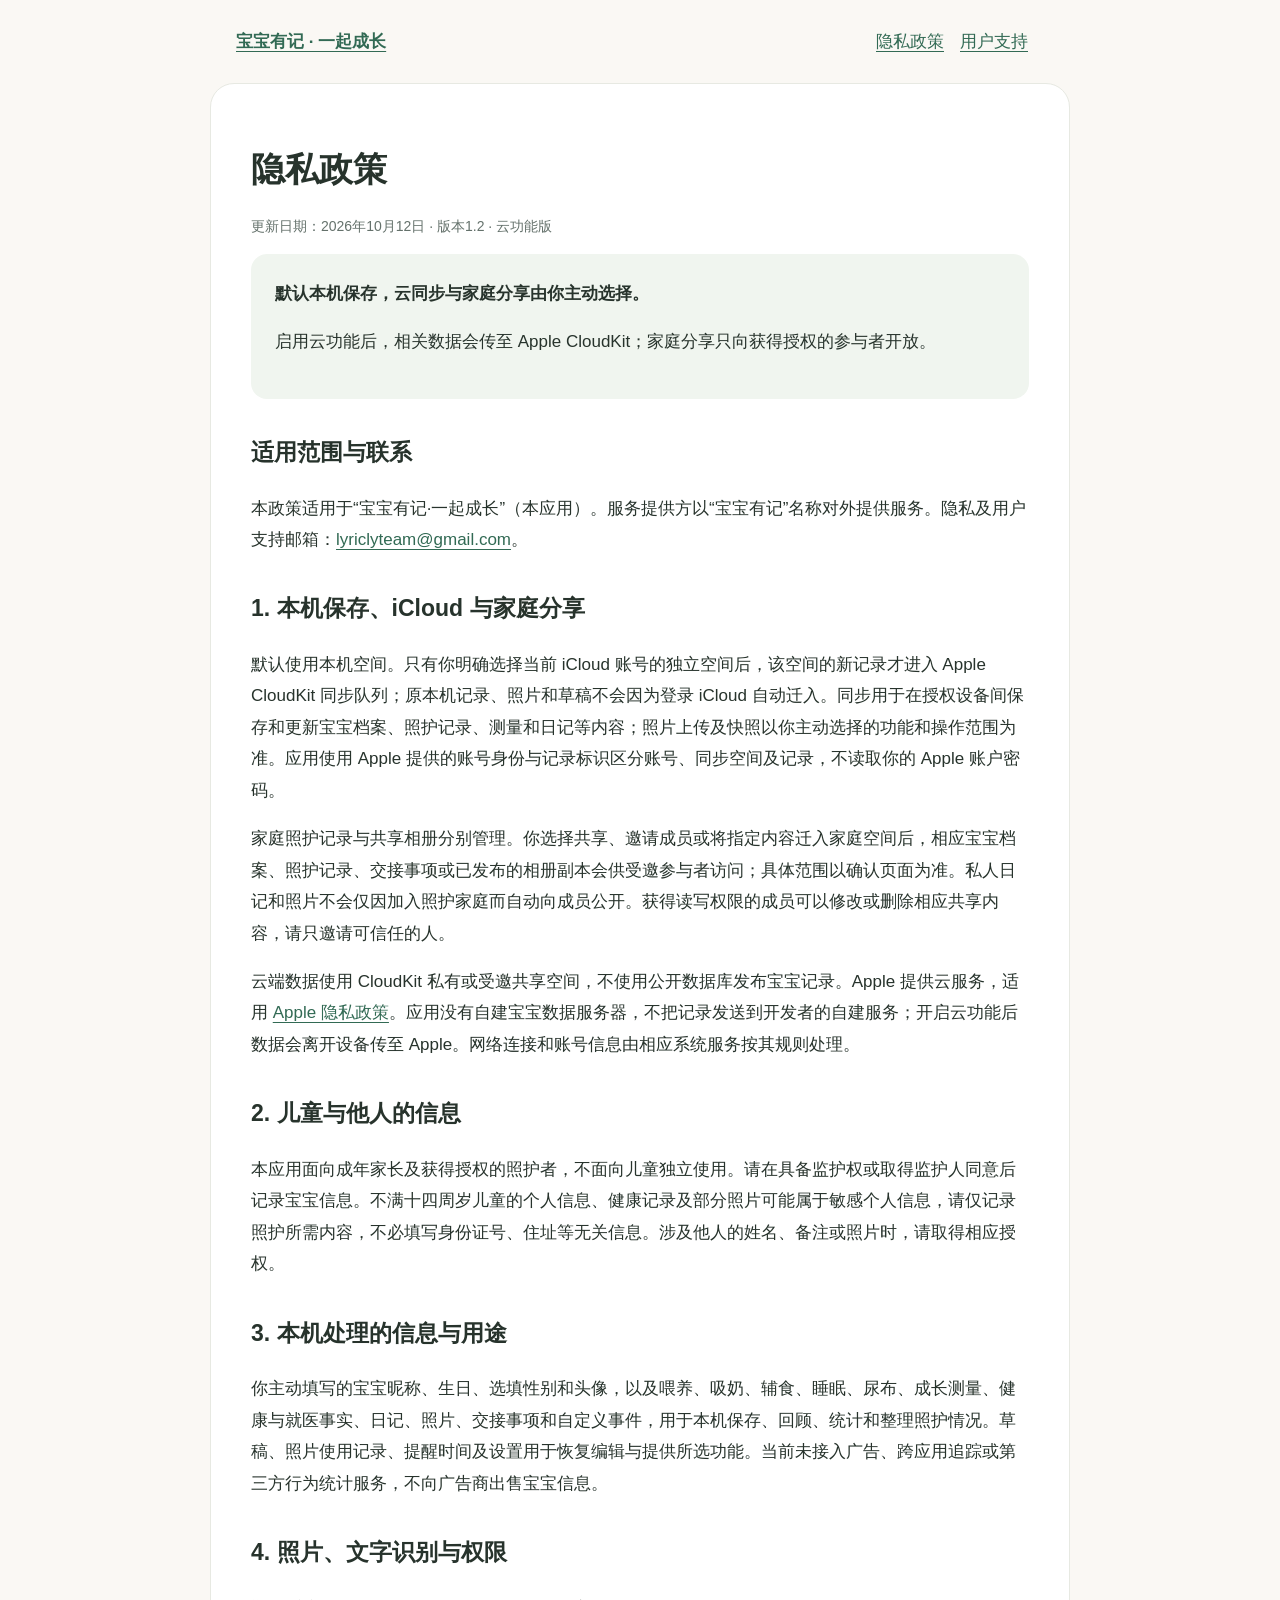
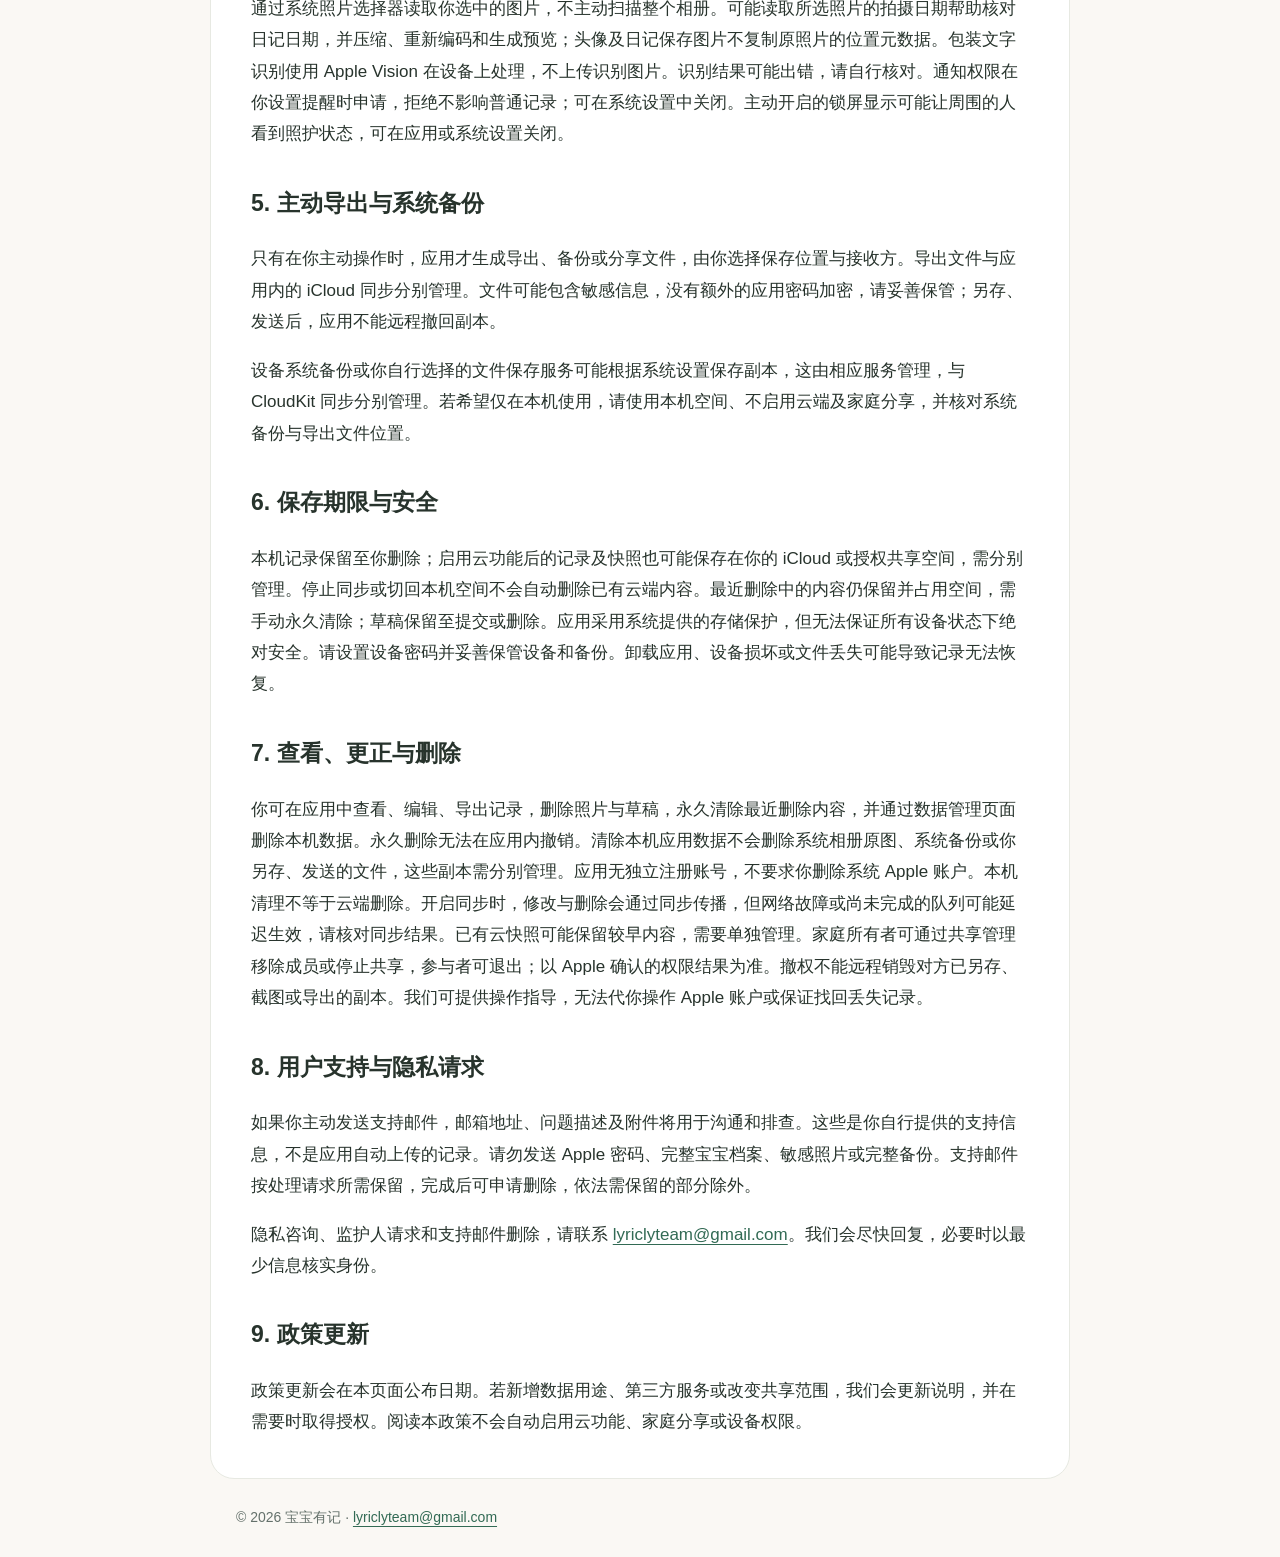
==== privacy.html @ e14fd303 "Publish privacy policy and support pages for cloud-enabled release" ====
<!doctype html><html lang="zh-CN"><head><meta charset="utf-8"><meta name="viewport" content="width=device-width,initial-scale=1"><meta name="description" content="宝宝有记·一起成长的隐私与用户支持信息"><title>隐私政策 · 宝宝有记</title><link rel="stylesheet" href="style.css"></head><body><header><a href="index.html"><strong>宝宝有记 · 一起成长</strong></a><nav aria-label="网站导航"><a href="privacy.html">隐私政策</a><a href="support.html">用户支持</a></nav></header><main><h1>隐私政策</h1><p class="meta">更新日期：2026年10月12日 · 版本1.2 · 云功能版</p><div class="card"><strong>默认本机保存，云同步与家庭分享由你主动选择。</strong><p>启用云功能后，相关数据会传至 Apple CloudKit；家庭分享只向获得授权的参与者开放。</p></div><section><h2>适用范围与联系</h2><div>本政策适用于“宝宝有记·一起成长”（本应用）。服务提供方以“宝宝有记”名称对外提供服务。隐私及用户支持邮箱：<a href="mailto:lyriclyteam@gmail.com">lyriclyteam@gmail.com</a>。</div></section><section><h2>1. 本机保存、iCloud 与家庭分享</h2><div>默认使用本机空间。只有你明确选择当前 iCloud 账号的独立空间后，该空间的新记录才进入 Apple CloudKit 同步队列；原本机记录、照片和草稿不会因为登录 iCloud 自动迁入。同步用于在授权设备间保存和更新宝宝档案、照护记录、测量和日记等内容；照片上传及快照以你主动选择的功能和操作范围为准。应用使用 Apple 提供的账号身份与记录标识区分账号、同步空间及记录，不读取你的 Apple 账户密码。<p>家庭照护记录与共享相册分别管理。你选择共享、邀请成员或将指定内容迁入家庭空间后，相应宝宝档案、照护记录、交接事项或已发布的相册副本会供受邀参与者访问；具体范围以确认页面为准。私人日记和照片不会仅因加入照护家庭而自动向成员公开。获得读写权限的成员可以修改或删除相应共享内容，请只邀请可信任的人。</p><p>云端数据使用 CloudKit 私有或受邀共享空间，不使用公开数据库发布宝宝记录。Apple 提供云服务，适用 <a href="https://www.apple.com/legal/privacy/zh-cn/">Apple 隐私政策</a>。应用没有自建宝宝数据服务器，不把记录发送到开发者的自建服务；开启云功能后数据会离开设备传至 Apple。网络连接和账号信息由相应系统服务按其规则处理。</p></div></section><section><h2>2. 儿童与他人的信息</h2><div>本应用面向成年家长及获得授权的照护者，不面向儿童独立使用。请在具备监护权或取得监护人同意后记录宝宝信息。不满十四周岁儿童的个人信息、健康记录及部分照片可能属于敏感个人信息，请仅记录照护所需内容，不必填写身份证号、住址等无关信息。涉及他人的姓名、备注或照片时，请取得相应授权。</div></section><section><h2>3. 本机处理的信息与用途</h2><div>你主动填写的宝宝昵称、生日、选填性别和头像，以及喂养、吸奶、辅食、睡眠、尿布、成长测量、健康与就医事实、日记、照片、交接事项和自定义事件，用于本机保存、回顾、统计和整理照护情况。草稿、照片使用记录、提醒时间及设置用于恢复编辑与提供所选功能。当前未接入广告、跨应用追踪或第三方行为统计服务，不向广告商出售宝宝信息。</div></section><section><h2>4. 照片、文字识别与权限</h2><div>通过系统照片选择器读取你选中的图片，不主动扫描整个相册。可能读取所选照片的拍摄日期帮助核对日记日期，并压缩、重新编码和生成预览；头像及日记保存图片不复制原照片的位置元数据。包装文字识别使用 Apple Vision 在设备上处理，不上传识别图片。识别结果可能出错，请自行核对。通知权限在你设置提醒时申请，拒绝不影响普通记录；可在系统设置中关闭。主动开启的锁屏显示可能让周围的人看到照护状态，可在应用或系统设置关闭。</div></section><section><h2>5. 主动导出与系统备份</h2><div>只有在你主动操作时，应用才生成导出、备份或分享文件，由你选择保存位置与接收方。导出文件与应用内的 iCloud 同步分别管理。文件可能包含敏感信息，没有额外的应用密码加密，请妥善保管；另存、发送后，应用不能远程撤回副本。<p>设备系统备份或你自行选择的文件保存服务可能根据系统设置保存副本，这由相应服务管理，与 CloudKit 同步分别管理。若希望仅在本机使用，请使用本机空间、不启用云端及家庭分享，并核对系统备份与导出文件位置。</p></div></section><section><h2>6. 保存期限与安全</h2><div>本机记录保留至你删除；启用云功能后的记录及快照也可能保存在你的 iCloud 或授权共享空间，需分别管理。停止同步或切回本机空间不会自动删除已有云端内容。最近删除中的内容仍保留并占用空间，需手动永久清除；草稿保留至提交或删除。应用采用系统提供的存储保护，但无法保证所有设备状态下绝对安全。请设置设备密码并妥善保管设备和备份。卸载应用、设备损坏或文件丢失可能导致记录无法恢复。</div></section><section><h2>7. 查看、更正与删除</h2><div>你可在应用中查看、编辑、导出记录，删除照片与草稿，永久清除最近删除内容，并通过数据管理页面删除本机数据。永久删除无法在应用内撤销。清除本机应用数据不会删除系统相册原图、系统备份或你另存、发送的文件，这些副本需分别管理。应用无独立注册账号，不要求你删除系统 Apple 账户。本机清理不等于云端删除。开启同步时，修改与删除会通过同步传播，但网络故障或尚未完成的队列可能延迟生效，请核对同步结果。已有云快照可能保留较早内容，需要单独管理。家庭所有者可通过共享管理移除成员或停止共享，参与者可退出；以 Apple 确认的权限结果为准。撤权不能远程销毁对方已另存、截图或导出的副本。我们可提供操作指导，无法代你操作 Apple 账户或保证找回丢失记录。</div></section><section><h2>8. 用户支持与隐私请求</h2><div>如果你主动发送支持邮件，邮箱地址、问题描述及附件将用于沟通和排查。这些是你自行提供的支持信息，不是应用自动上传的记录。请勿发送 Apple 密码、完整宝宝档案、敏感照片或完整备份。支持邮件按处理请求所需保留，完成后可申请删除，依法需保留的部分除外。<p>隐私咨询、监护人请求和支持邮件删除，请联系 <a href="mailto:lyriclyteam@gmail.com">lyriclyteam@gmail.com</a>。我们会尽快回复，必要时以最少信息核实身份。</p></div></section><section><h2>9. 政策更新</h2><div>政策更新会在本页面公布日期。若新增数据用途、第三方服务或改变共享范围，我们会更新说明，并在需要时取得授权。阅读本政策不会自动启用云功能、家庭分享或设备权限。</div></section></main><footer>© 2026 宝宝有记 · <a href="mailto:lyriclyteam@gmail.com">lyriclyteam@gmail.com</a></footer></body></html>
---- style.css ----
*{box-sizing:border-box}body{margin:0;background:#faf8f4;color:#27332c;font:17px/1.85 -apple-system,BlinkMacSystemFont,sans-serif}header,main,footer{max-width:860px;margin:auto;padding:26px}header{display:flex;justify-content:space-between;gap:20px;flex-wrap:wrap}a{color:#326a54;text-underline-offset:4px}nav a{margin-right:16px}main{background:white;border:1px solid #e7e9e2;border-radius:24px;padding:40px}h1{font-size:34px;line-height:1.3}h2{font-size:23px;margin-top:32px}footer,.meta{font-size:14px;color:#64716b}.card{background:#f0f5ef;border-radius:16px;padding:24px}details{border-bottom:1px solid #e7e9e2;padding:18px 0}summary{font-weight:600;cursor:pointer}a:focus-visible,summary:focus-visible{outline:3px solid #326a54;outline-offset:4px}@media(max-width:600px){main{margin:0 12px;padding:24px 20px}h1{font-size:28px}}
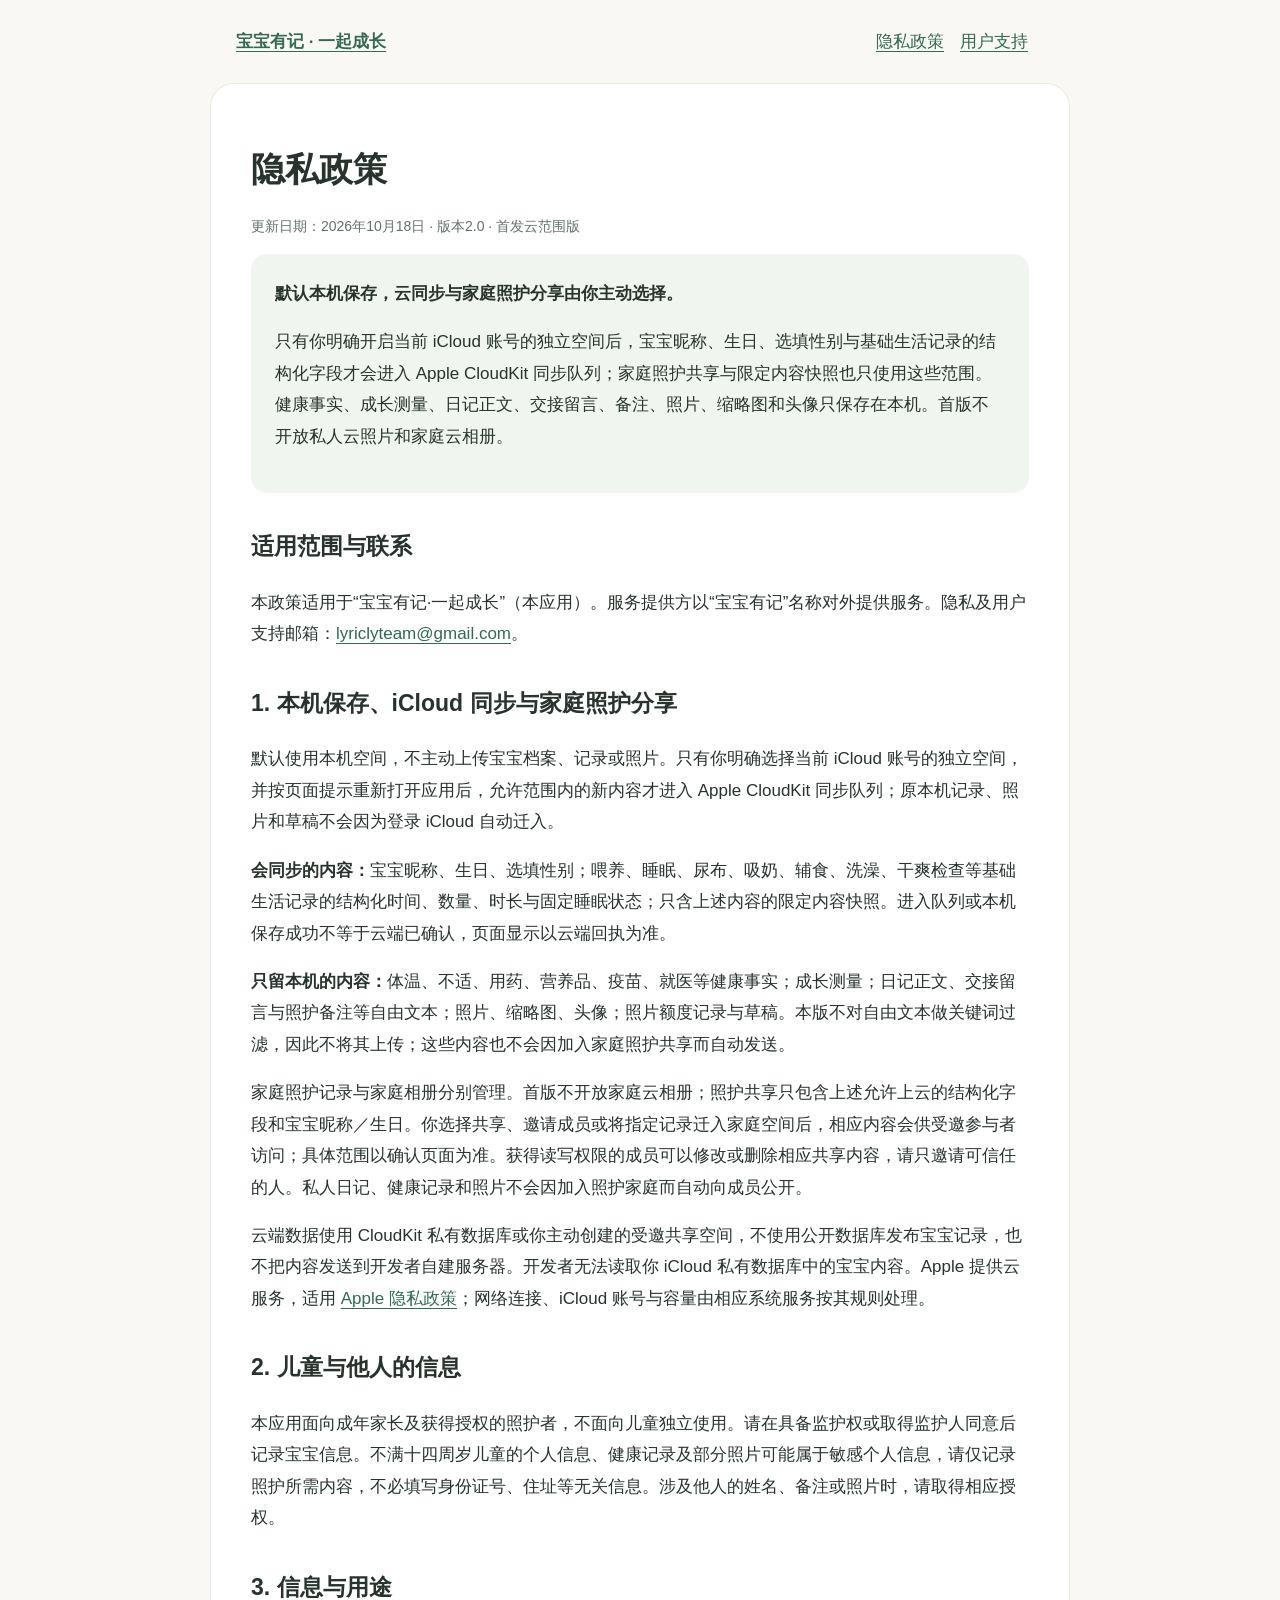
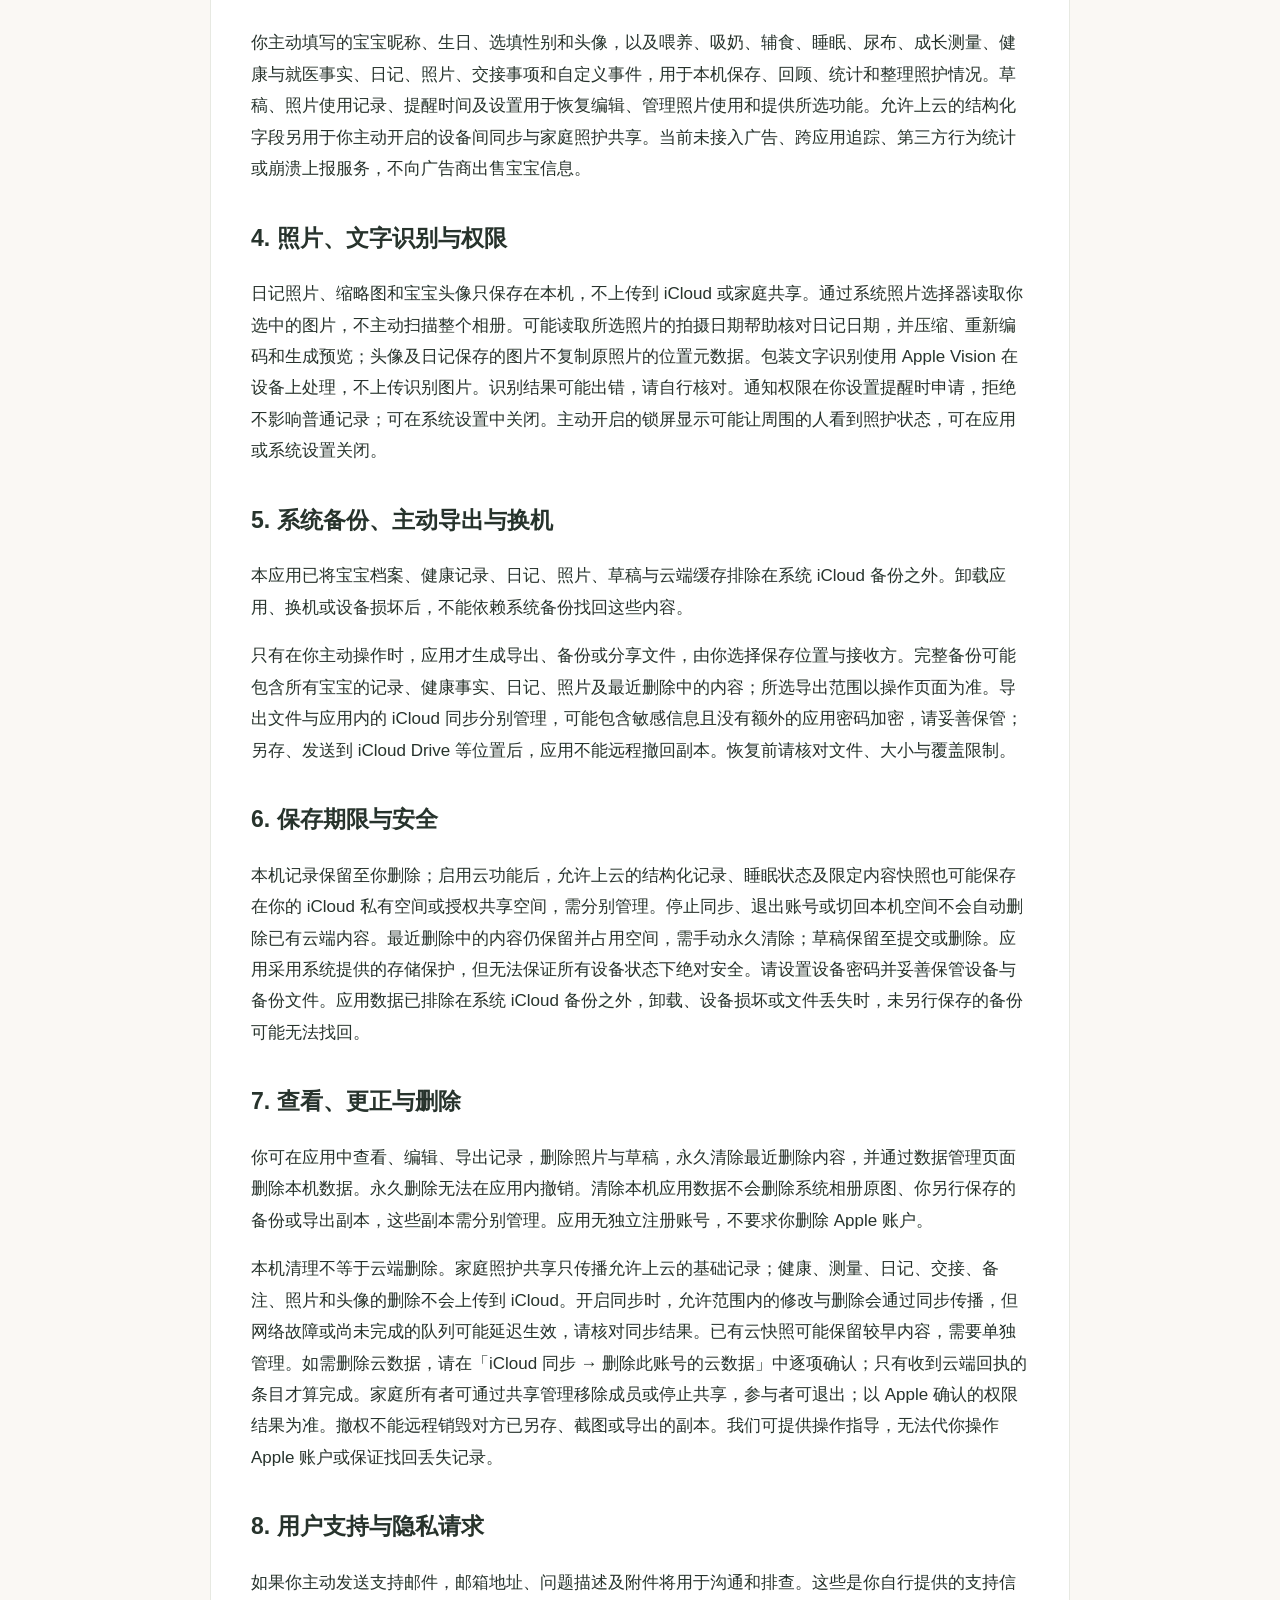
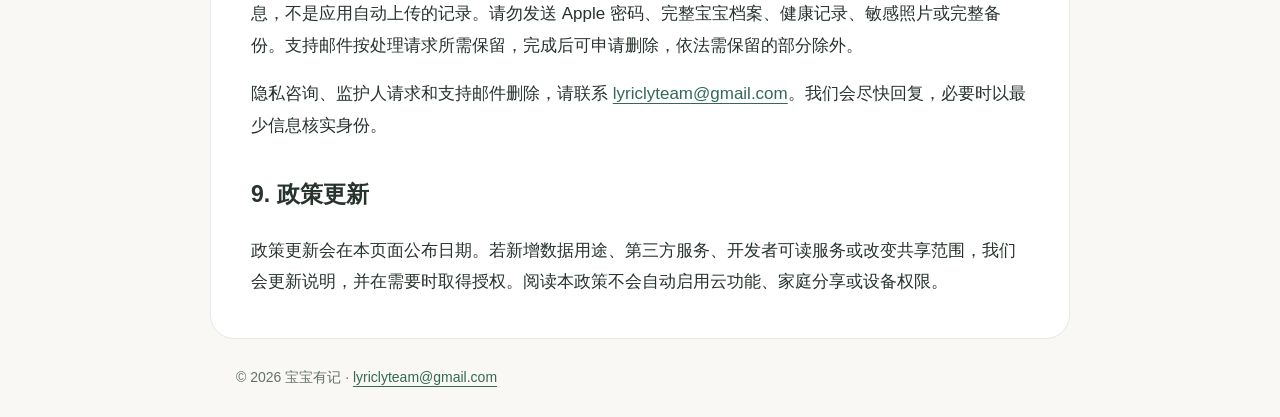
==== commit a314ffff: "更新服务隐私" ====
--- a/privacy.html
+++ b/privacy.html
@@ -1 +1 @@
-<!doctype html><html lang="zh-CN"><head><meta charset="utf-8"><meta name="viewport" content="width=device-width,initial-scale=1"><meta name="description" content="宝宝有记·一起成长的隐私与用户支持信息"><title>隐私政策 · 宝宝有记</title><link rel="stylesheet" href="style.css"></head><body><header><a href="index.html"><strong>宝宝有记 · 一起成长</strong></a><nav aria-label="网站导航"><a href="privacy.html">隐私政策</a><a href="support.html">用户支持</a></nav></header><main><h1>隐私政策</h1><p class="meta">更新日期：2026年10月12日 · 版本1.2 · 云功能版</p><div class="card"><strong>默认本机保存，云同步与家庭分享由你主动选择。</strong><p>启用云功能后，相关数据会传至 Apple CloudKit；家庭分享只向获得授权的参与者开放。</p></div><section><h2>适用范围与联系</h2><div>本政策适用于“宝宝有记·一起成长”（本应用）。服务提供方以“宝宝有记”名称对外提供服务。隐私及用户支持邮箱：<a href="mailto:lyriclyteam@gmail.com">lyriclyteam@gmail.com</a>。</div></section><section><h2>1. 本机保存、iCloud 与家庭分享</h2><div>默认使用本机空间。只有你明确选择当前 iCloud 账号的独立空间后，该空间的新记录才进入 Apple CloudKit 同步队列；原本机记录、照片和草稿不会因为登录 iCloud 自动迁入。同步用于在授权设备间保存和更新宝宝档案、照护记录、测量和日记等内容；照片上传及快照以你主动选择的功能和操作范围为准。应用使用 Apple 提供的账号身份与记录标识区分账号、同步空间及记录，不读取你的 Apple 账户密码。<p>家庭照护记录与共享相册分别管理。你选择共享、邀请成员或将指定内容迁入家庭空间后，相应宝宝档案、照护记录、交接事项或已发布的相册副本会供受邀参与者访问；具体范围以确认页面为准。私人日记和照片不会仅因加入照护家庭而自动向成员公开。获得读写权限的成员可以修改或删除相应共享内容，请只邀请可信任的人。</p><p>云端数据使用 CloudKit 私有或受邀共享空间，不使用公开数据库发布宝宝记录。Apple 提供云服务，适用 <a href="https://www.apple.com/legal/privacy/zh-cn/">Apple 隐私政策</a>。应用没有自建宝宝数据服务器，不把记录发送到开发者的自建服务；开启云功能后数据会离开设备传至 Apple。网络连接和账号信息由相应系统服务按其规则处理。</p></div></section><section><h2>2. 儿童与他人的信息</h2><div>本应用面向成年家长及获得授权的照护者，不面向儿童独立使用。请在具备监护权或取得监护人同意后记录宝宝信息。不满十四周岁儿童的个人信息、健康记录及部分照片可能属于敏感个人信息，请仅记录照护所需内容，不必填写身份证号、住址等无关信息。涉及他人的姓名、备注或照片时，请取得相应授权。</div></section><section><h2>3. 本机处理的信息与用途</h2><div>你主动填写的宝宝昵称、生日、选填性别和头像，以及喂养、吸奶、辅食、睡眠、尿布、成长测量、健康与就医事实、日记、照片、交接事项和自定义事件，用于本机保存、回顾、统计和整理照护情况。草稿、照片使用记录、提醒时间及设置用于恢复编辑与提供所选功能。当前未接入广告、跨应用追踪或第三方行为统计服务，不向广告商出售宝宝信息。</div></section><section><h2>4. 照片、文字识别与权限</h2><div>通过系统照片选择器读取你选中的图片，不主动扫描整个相册。可能读取所选照片的拍摄日期帮助核对日记日期，并压缩、重新编码和生成预览；头像及日记保存图片不复制原照片的位置元数据。包装文字识别使用 Apple Vision 在设备上处理，不上传识别图片。识别结果可能出错，请自行核对。通知权限在你设置提醒时申请，拒绝不影响普通记录；可在系统设置中关闭。主动开启的锁屏显示可能让周围的人看到照护状态，可在应用或系统设置关闭。</div></section><section><h2>5. 主动导出与系统备份</h2><div>只有在你主动操作时，应用才生成导出、备份或分享文件，由你选择保存位置与接收方。导出文件与应用内的 iCloud 同步分别管理。文件可能包含敏感信息，没有额外的应用密码加密，请妥善保管；另存、发送后，应用不能远程撤回副本。<p>设备系统备份或你自行选择的文件保存服务可能根据系统设置保存副本，这由相应服务管理，与 CloudKit 同步分别管理。若希望仅在本机使用，请使用本机空间、不启用云端及家庭分享，并核对系统备份与导出文件位置。</p></div></section><section><h2>6. 保存期限与安全</h2><div>本机记录保留至你删除；启用云功能后的记录及快照也可能保存在你的 iCloud 或授权共享空间，需分别管理。停止同步或切回本机空间不会自动删除已有云端内容。最近删除中的内容仍保留并占用空间，需手动永久清除；草稿保留至提交或删除。应用采用系统提供的存储保护，但无法保证所有设备状态下绝对安全。请设置设备密码并妥善保管设备和备份。卸载应用、设备损坏或文件丢失可能导致记录无法恢复。</div></section><section><h2>7. 查看、更正与删除</h2><div>你可在应用中查看、编辑、导出记录，删除照片与草稿，永久清除最近删除内容，并通过数据管理页面删除本机数据。永久删除无法在应用内撤销。清除本机应用数据不会删除系统相册原图、系统备份或你另存、发送的文件，这些副本需分别管理。应用无独立注册账号，不要求你删除系统 Apple 账户。本机清理不等于云端删除。开启同步时，修改与删除会通过同步传播，但网络故障或尚未完成的队列可能延迟生效，请核对同步结果。已有云快照可能保留较早内容，需要单独管理。家庭所有者可通过共享管理移除成员或停止共享，参与者可退出；以 Apple 确认的权限结果为准。撤权不能远程销毁对方已另存、截图或导出的副本。我们可提供操作指导，无法代你操作 Apple 账户或保证找回丢失记录。</div></section><section><h2>8. 用户支持与隐私请求</h2><div>如果你主动发送支持邮件，邮箱地址、问题描述及附件将用于沟通和排查。这些是你自行提供的支持信息，不是应用自动上传的记录。请勿发送 Apple 密码、完整宝宝档案、敏感照片或完整备份。支持邮件按处理请求所需保留，完成后可申请删除，依法需保留的部分除外。<p>隐私咨询、监护人请求和支持邮件删除，请联系 <a href="mailto:lyriclyteam@gmail.com">lyriclyteam@gmail.com</a>。我们会尽快回复，必要时以最少信息核实身份。</p></div></section><section><h2>9. 政策更新</h2><div>政策更新会在本页面公布日期。若新增数据用途、第三方服务或改变共享范围，我们会更新说明，并在需要时取得授权。阅读本政策不会自动启用云功能、家庭分享或设备权限。</div></section></main><footer>© 2026 宝宝有记 · <a href="mailto:lyriclyteam@gmail.com">lyriclyteam@gmail.com</a></footer></body></html>+<!doctype html><html lang="zh-CN"><head><meta charset="utf-8"><meta name="viewport" content="width=device-width,initial-scale=1"><meta name="description" content="宝宝有记·一起成长的隐私与用户支持信息"><title>隐私政策 · 宝宝有记</title><link rel="stylesheet" href="style.css"></head><body><header><a href="index.html"><strong>宝宝有记 · 一起成长</strong></a><nav aria-label="网站导航"><a href="privacy.html">隐私政策</a><a href="support.html">用户支持</a></nav></header><main><h1>隐私政策</h1><p class="meta">更新日期：2026年10月18日 · 版本2.0 · 首发云范围版</p><div class="card"><strong>默认本机保存，云同步与家庭照护分享由你主动选择。</strong><p>只有你明确开启当前 iCloud 账号的独立空间后，宝宝昵称、生日、选填性别与基础生活记录的结构化字段才会进入 Apple CloudKit 同步队列；家庭照护共享与限定内容快照也只使用这些范围。健康事实、成长测量、日记正文、交接留言、备注、照片、缩略图和头像只保存在本机。首版不开放私人云照片和家庭云相册。</p></div><section><h2>适用范围与联系</h2><div>本政策适用于“宝宝有记·一起成长”（本应用）。服务提供方以“宝宝有记”名称对外提供服务。隐私及用户支持邮箱：<a href="mailto:lyriclyteam@gmail.com">lyriclyteam@gmail.com</a>。</div></section><section><h2>1. 本机保存、iCloud 同步与家庭照护分享</h2><div>默认使用本机空间，不主动上传宝宝档案、记录或照片。只有你明确选择当前 iCloud 账号的独立空间，并按页面提示重新打开应用后，允许范围内的新内容才进入 Apple CloudKit 同步队列；原本机记录、照片和草稿不会因为登录 iCloud 自动迁入。<p><strong>会同步的内容：</strong>宝宝昵称、生日、选填性别；喂养、睡眠、尿布、吸奶、辅食、洗澡、干爽检查等基础生活记录的结构化时间、数量、时长与固定睡眠状态；只含上述内容的限定内容快照。进入队列或本机保存成功不等于云端已确认，页面显示以云端回执为准。</p><p><strong>只留本机的内容：</strong>体温、不适、用药、营养品、疫苗、就医等健康事实；成长测量；日记正文、交接留言与照护备注等自由文本；照片、缩略图、头像；照片额度记录与草稿。本版不对自由文本做关键词过滤，因此不将其上传；这些内容也不会因加入家庭照护共享而自动发送。</p><p>家庭照护记录与家庭相册分别管理。首版不开放家庭云相册；照护共享只包含上述允许上云的结构化字段和宝宝昵称／生日。你选择共享、邀请成员或将指定记录迁入家庭空间后，相应内容会供受邀参与者访问；具体范围以确认页面为准。获得读写权限的成员可以修改或删除相应共享内容，请只邀请可信任的人。私人日记、健康记录和照片不会因加入照护家庭而自动向成员公开。</p><p>云端数据使用 CloudKit 私有数据库或你主动创建的受邀共享空间，不使用公开数据库发布宝宝记录，也不把内容发送到开发者自建服务器。开发者无法读取你 iCloud 私有数据库中的宝宝内容。Apple 提供云服务，适用 <a href="https://www.apple.com/legal/privacy/zh-cn/">Apple 隐私政策</a>；网络连接、iCloud 账号与容量由相应系统服务按其规则处理。</p></div></section><section><h2>2. 儿童与他人的信息</h2><div>本应用面向成年家长及获得授权的照护者，不面向儿童独立使用。请在具备监护权或取得监护人同意后记录宝宝信息。不满十四周岁儿童的个人信息、健康记录及部分照片可能属于敏感个人信息，请仅记录照护所需内容，不必填写身份证号、住址等无关信息。涉及他人的姓名、备注或照片时，请取得相应授权。</div></section><section><h2>3. 信息与用途</h2><div>你主动填写的宝宝昵称、生日、选填性别和头像，以及喂养、吸奶、辅食、睡眠、尿布、成长测量、健康与就医事实、日记、照片、交接事项和自定义事件，用于本机保存、回顾、统计和整理照护情况。草稿、照片使用记录、提醒时间及设置用于恢复编辑、管理照片使用和提供所选功能。允许上云的结构化字段另用于你主动开启的设备间同步与家庭照护共享。当前未接入广告、跨应用追踪、第三方行为统计或崩溃上报服务，不向广告商出售宝宝信息。</div></section><section><h2>4. 照片、文字识别与权限</h2><div>日记照片、缩略图和宝宝头像只保存在本机，不上传到 iCloud 或家庭共享。通过系统照片选择器读取你选中的图片，不主动扫描整个相册。可能读取所选照片的拍摄日期帮助核对日记日期，并压缩、重新编码和生成预览；头像及日记保存的图片不复制原照片的位置元数据。包装文字识别使用 Apple Vision 在设备上处理，不上传识别图片。识别结果可能出错，请自行核对。通知权限在你设置提醒时申请，拒绝不影响普通记录；可在系统设置中关闭。主动开启的锁屏显示可能让周围的人看到照护状态，可在应用或系统设置关闭。</div></section><section><h2>5. 系统备份、主动导出与换机</h2><div>本应用已将宝宝档案、健康记录、日记、照片、草稿与云端缓存排除在系统 iCloud 备份之外。卸载应用、换机或设备损坏后，不能依赖系统备份找回这些内容。<p>只有在你主动操作时，应用才生成导出、备份或分享文件，由你选择保存位置与接收方。完整备份可能包含所有宝宝的记录、健康事实、日记、照片及最近删除中的内容；所选导出范围以操作页面为准。导出文件与应用内的 iCloud 同步分别管理，可能包含敏感信息且没有额外的应用密码加密，请妥善保管；另存、发送到 iCloud Drive 等位置后，应用不能远程撤回副本。恢复前请核对文件、大小与覆盖限制。</p></div></section><section><h2>6. 保存期限与安全</h2><div>本机记录保留至你删除；启用云功能后，允许上云的结构化记录、睡眠状态及限定内容快照也可能保存在你的 iCloud 私有空间或授权共享空间，需分别管理。停止同步、退出账号或切回本机空间不会自动删除已有云端内容。最近删除中的内容仍保留并占用空间，需手动永久清除；草稿保留至提交或删除。应用采用系统提供的存储保护，但无法保证所有设备状态下绝对安全。请设置设备密码并妥善保管设备与备份文件。应用数据已排除在系统 iCloud 备份之外，卸载、设备损坏或文件丢失时，未另行保存的备份可能无法找回。</div></section><section><h2>7. 查看、更正与删除</h2><div>你可在应用中查看、编辑、导出记录，删除照片与草稿，永久清除最近删除内容，并通过数据管理页面删除本机数据。永久删除无法在应用内撤销。清除本机应用数据不会删除系统相册原图、你另行保存的备份或导出副本，这些副本需分别管理。应用无独立注册账号，不要求你删除 Apple 账户。<p>本机清理不等于云端删除。家庭照护共享只传播允许上云的基础记录；健康、测量、日记、交接、备注、照片和头像的删除不会上传到 iCloud。开启同步时，允许范围内的修改与删除会通过同步传播，但网络故障或尚未完成的队列可能延迟生效，请核对同步结果。已有云快照可能保留较早内容，需要单独管理。如需删除云数据，请在「iCloud 同步 → 删除此账号的云数据」中逐项确认；只有收到云端回执的条目才算完成。家庭所有者可通过共享管理移除成员或停止共享，参与者可退出；以 Apple 确认的权限结果为准。撤权不能远程销毁对方已另存、截图或导出的副本。我们可提供操作指导，无法代你操作 Apple 账户或保证找回丢失记录。</p></div></section><section><h2>8. 用户支持与隐私请求</h2><div>如果你主动发送支持邮件，邮箱地址、问题描述及附件将用于沟通和排查。这些是你自行提供的支持信息，不是应用自动上传的记录。请勿发送 Apple 密码、完整宝宝档案、健康记录、敏感照片或完整备份。支持邮件按处理请求所需保留，完成后可申请删除，依法需保留的部分除外。<p>隐私咨询、监护人请求和支持邮件删除，请联系 <a href="mailto:lyriclyteam@gmail.com">lyriclyteam@gmail.com</a>。我们会尽快回复，必要时以最少信息核实身份。</p></div></section><section><h2>9. 政策更新</h2><div>政策更新会在本页面公布日期。若新增数据用途、第三方服务、开发者可读服务或改变共享范围，我们会更新说明，并在需要时取得授权。阅读本政策不会自动启用云功能、家庭分享或设备权限。</div></section></main><footer>© 2026 宝宝有记 · <a href="mailto:lyriclyteam@gmail.com">lyriclyteam@gmail.com</a></footer></body></html>
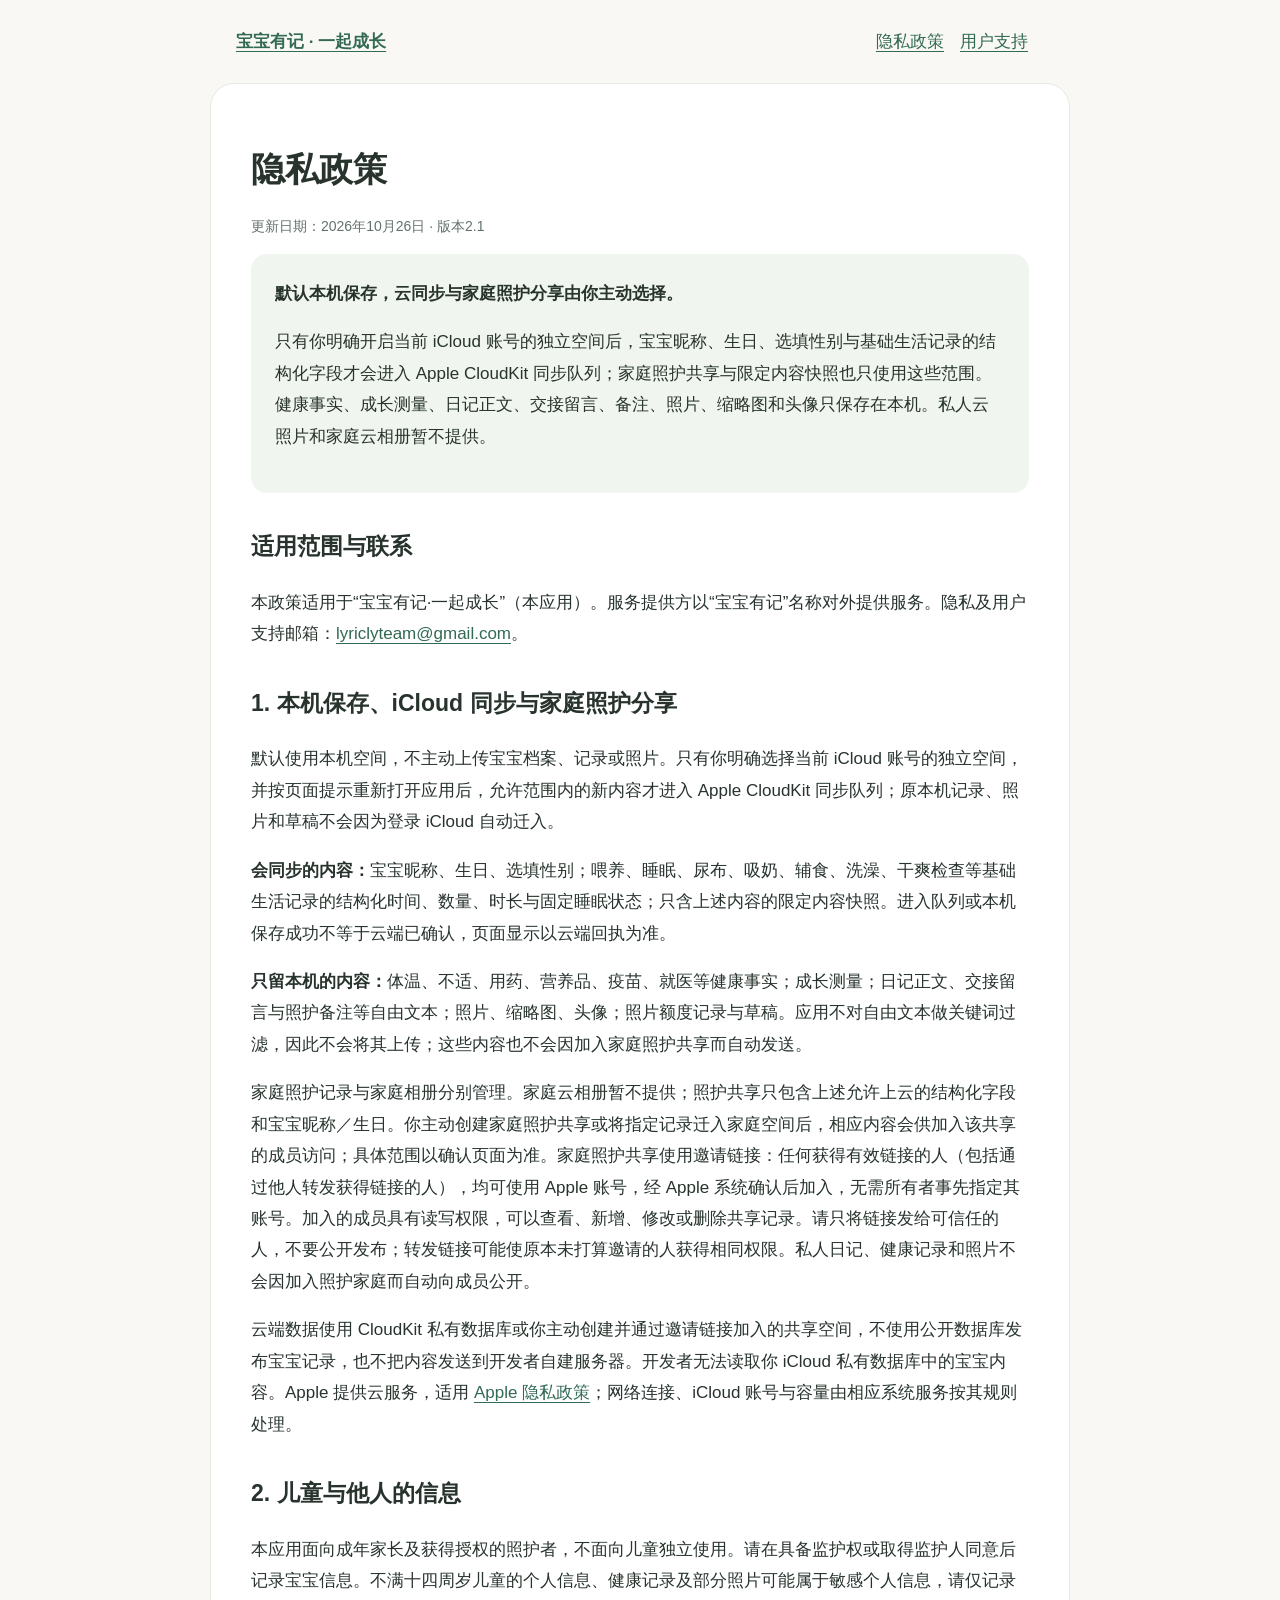
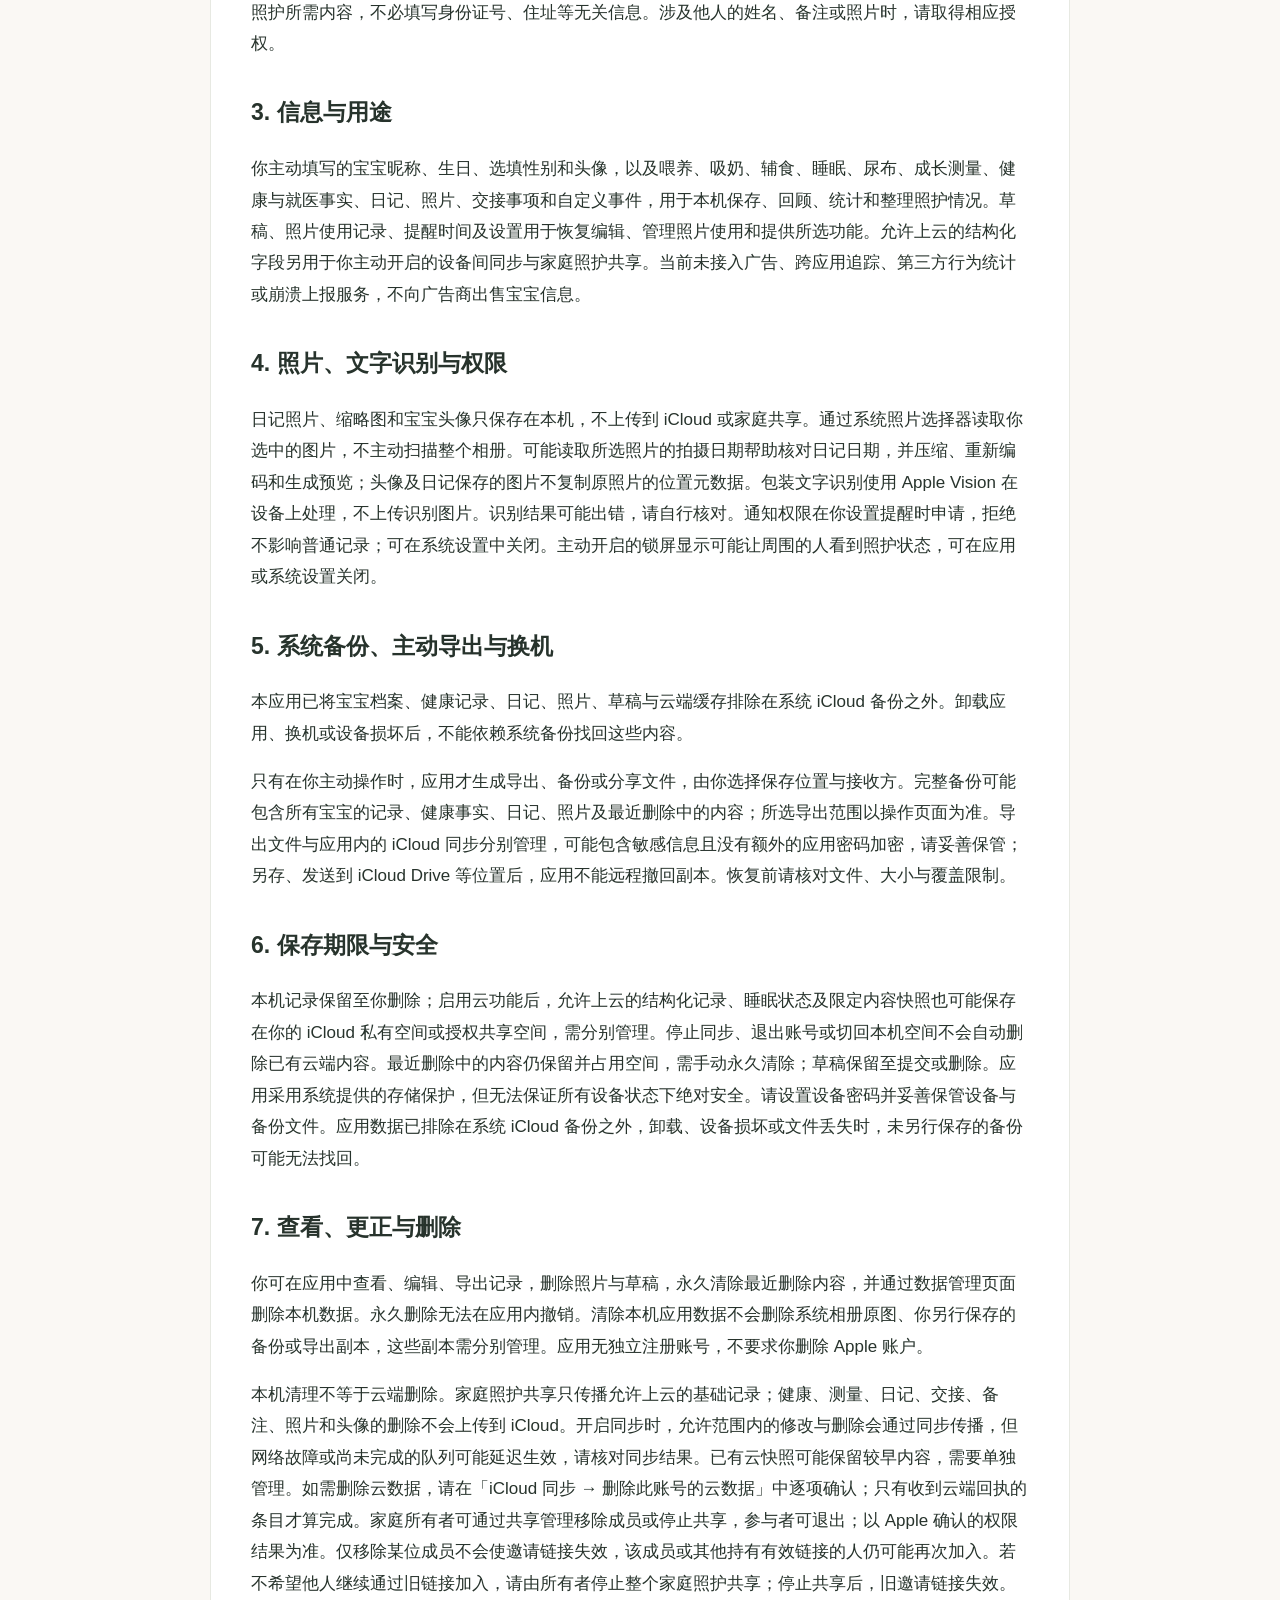
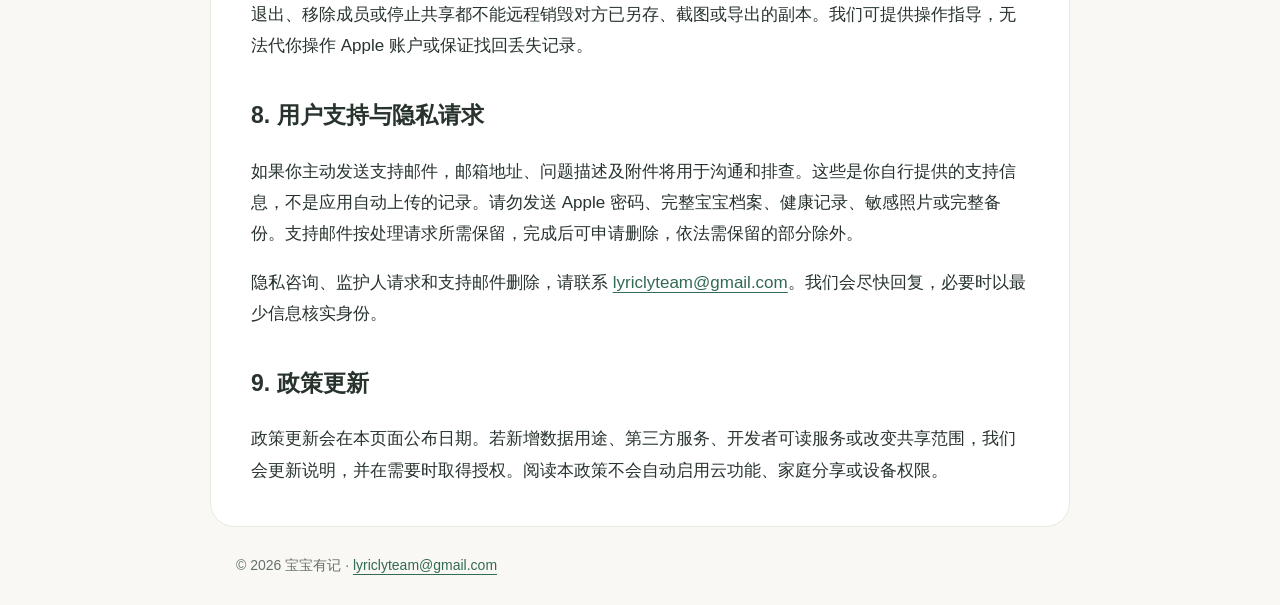
==== commit 29cd36cd: "docs: clarify family invitation link access and revocation" ====
--- a/privacy.html
+++ b/privacy.html
@@ -1 +1 @@
-<!doctype html><html lang="zh-CN"><head><meta charset="utf-8"><meta name="viewport" content="width=device-width,initial-scale=1"><meta name="description" content="宝宝有记·一起成长的隐私与用户支持信息"><title>隐私政策 · 宝宝有记</title><link rel="stylesheet" href="style.css"></head><body><header><a href="index.html"><strong>宝宝有记 · 一起成长</strong></a><nav aria-label="网站导航"><a href="privacy.html">隐私政策</a><a href="support.html">用户支持</a></nav></header><main><h1>隐私政策</h1><p class="meta">更新日期：2026年10月18日 · 版本2.0 · 首发云范围版</p><div class="card"><strong>默认本机保存，云同步与家庭照护分享由你主动选择。</strong><p>只有你明确开启当前 iCloud 账号的独立空间后，宝宝昵称、生日、选填性别与基础生活记录的结构化字段才会进入 Apple CloudKit 同步队列；家庭照护共享与限定内容快照也只使用这些范围。健康事实、成长测量、日记正文、交接留言、备注、照片、缩略图和头像只保存在本机。首版不开放私人云照片和家庭云相册。</p></div><section><h2>适用范围与联系</h2><div>本政策适用于“宝宝有记·一起成长”（本应用）。服务提供方以“宝宝有记”名称对外提供服务。隐私及用户支持邮箱：<a href="mailto:lyriclyteam@gmail.com">lyriclyteam@gmail.com</a>。</div></section><section><h2>1. 本机保存、iCloud 同步与家庭照护分享</h2><div>默认使用本机空间，不主动上传宝宝档案、记录或照片。只有你明确选择当前 iCloud 账号的独立空间，并按页面提示重新打开应用后，允许范围内的新内容才进入 Apple CloudKit 同步队列；原本机记录、照片和草稿不会因为登录 iCloud 自动迁入。<p><strong>会同步的内容：</strong>宝宝昵称、生日、选填性别；喂养、睡眠、尿布、吸奶、辅食、洗澡、干爽检查等基础生活记录的结构化时间、数量、时长与固定睡眠状态；只含上述内容的限定内容快照。进入队列或本机保存成功不等于云端已确认，页面显示以云端回执为准。</p><p><strong>只留本机的内容：</strong>体温、不适、用药、营养品、疫苗、就医等健康事实；成长测量；日记正文、交接留言与照护备注等自由文本；照片、缩略图、头像；照片额度记录与草稿。本版不对自由文本做关键词过滤，因此不将其上传；这些内容也不会因加入家庭照护共享而自动发送。</p><p>家庭照护记录与家庭相册分别管理。首版不开放家庭云相册；照护共享只包含上述允许上云的结构化字段和宝宝昵称／生日。你选择共享、邀请成员或将指定记录迁入家庭空间后，相应内容会供受邀参与者访问；具体范围以确认页面为准。获得读写权限的成员可以修改或删除相应共享内容，请只邀请可信任的人。私人日记、健康记录和照片不会因加入照护家庭而自动向成员公开。</p><p>云端数据使用 CloudKit 私有数据库或你主动创建的受邀共享空间，不使用公开数据库发布宝宝记录，也不把内容发送到开发者自建服务器。开发者无法读取你 iCloud 私有数据库中的宝宝内容。Apple 提供云服务，适用 <a href="https://www.apple.com/legal/privacy/zh-cn/">Apple 隐私政策</a>；网络连接、iCloud 账号与容量由相应系统服务按其规则处理。</p></div></section><section><h2>2. 儿童与他人的信息</h2><div>本应用面向成年家长及获得授权的照护者，不面向儿童独立使用。请在具备监护权或取得监护人同意后记录宝宝信息。不满十四周岁儿童的个人信息、健康记录及部分照片可能属于敏感个人信息，请仅记录照护所需内容，不必填写身份证号、住址等无关信息。涉及他人的姓名、备注或照片时，请取得相应授权。</div></section><section><h2>3. 信息与用途</h2><div>你主动填写的宝宝昵称、生日、选填性别和头像，以及喂养、吸奶、辅食、睡眠、尿布、成长测量、健康与就医事实、日记、照片、交接事项和自定义事件，用于本机保存、回顾、统计和整理照护情况。草稿、照片使用记录、提醒时间及设置用于恢复编辑、管理照片使用和提供所选功能。允许上云的结构化字段另用于你主动开启的设备间同步与家庭照护共享。当前未接入广告、跨应用追踪、第三方行为统计或崩溃上报服务，不向广告商出售宝宝信息。</div></section><section><h2>4. 照片、文字识别与权限</h2><div>日记照片、缩略图和宝宝头像只保存在本机，不上传到 iCloud 或家庭共享。通过系统照片选择器读取你选中的图片，不主动扫描整个相册。可能读取所选照片的拍摄日期帮助核对日记日期，并压缩、重新编码和生成预览；头像及日记保存的图片不复制原照片的位置元数据。包装文字识别使用 Apple Vision 在设备上处理，不上传识别图片。识别结果可能出错，请自行核对。通知权限在你设置提醒时申请，拒绝不影响普通记录；可在系统设置中关闭。主动开启的锁屏显示可能让周围的人看到照护状态，可在应用或系统设置关闭。</div></section><section><h2>5. 系统备份、主动导出与换机</h2><div>本应用已将宝宝档案、健康记录、日记、照片、草稿与云端缓存排除在系统 iCloud 备份之外。卸载应用、换机或设备损坏后，不能依赖系统备份找回这些内容。<p>只有在你主动操作时，应用才生成导出、备份或分享文件，由你选择保存位置与接收方。完整备份可能包含所有宝宝的记录、健康事实、日记、照片及最近删除中的内容；所选导出范围以操作页面为准。导出文件与应用内的 iCloud 同步分别管理，可能包含敏感信息且没有额外的应用密码加密，请妥善保管；另存、发送到 iCloud Drive 等位置后，应用不能远程撤回副本。恢复前请核对文件、大小与覆盖限制。</p></div></section><section><h2>6. 保存期限与安全</h2><div>本机记录保留至你删除；启用云功能后，允许上云的结构化记录、睡眠状态及限定内容快照也可能保存在你的 iCloud 私有空间或授权共享空间，需分别管理。停止同步、退出账号或切回本机空间不会自动删除已有云端内容。最近删除中的内容仍保留并占用空间，需手动永久清除；草稿保留至提交或删除。应用采用系统提供的存储保护，但无法保证所有设备状态下绝对安全。请设置设备密码并妥善保管设备与备份文件。应用数据已排除在系统 iCloud 备份之外，卸载、设备损坏或文件丢失时，未另行保存的备份可能无法找回。</div></section><section><h2>7. 查看、更正与删除</h2><div>你可在应用中查看、编辑、导出记录，删除照片与草稿，永久清除最近删除内容，并通过数据管理页面删除本机数据。永久删除无法在应用内撤销。清除本机应用数据不会删除系统相册原图、你另行保存的备份或导出副本，这些副本需分别管理。应用无独立注册账号，不要求你删除 Apple 账户。<p>本机清理不等于云端删除。家庭照护共享只传播允许上云的基础记录；健康、测量、日记、交接、备注、照片和头像的删除不会上传到 iCloud。开启同步时，允许范围内的修改与删除会通过同步传播，但网络故障或尚未完成的队列可能延迟生效，请核对同步结果。已有云快照可能保留较早内容，需要单独管理。如需删除云数据，请在「iCloud 同步 → 删除此账号的云数据」中逐项确认；只有收到云端回执的条目才算完成。家庭所有者可通过共享管理移除成员或停止共享，参与者可退出；以 Apple 确认的权限结果为准。撤权不能远程销毁对方已另存、截图或导出的副本。我们可提供操作指导，无法代你操作 Apple 账户或保证找回丢失记录。</p></div></section><section><h2>8. 用户支持与隐私请求</h2><div>如果你主动发送支持邮件，邮箱地址、问题描述及附件将用于沟通和排查。这些是你自行提供的支持信息，不是应用自动上传的记录。请勿发送 Apple 密码、完整宝宝档案、健康记录、敏感照片或完整备份。支持邮件按处理请求所需保留，完成后可申请删除，依法需保留的部分除外。<p>隐私咨询、监护人请求和支持邮件删除，请联系 <a href="mailto:lyriclyteam@gmail.com">lyriclyteam@gmail.com</a>。我们会尽快回复，必要时以最少信息核实身份。</p></div></section><section><h2>9. 政策更新</h2><div>政策更新会在本页面公布日期。若新增数据用途、第三方服务、开发者可读服务或改变共享范围，我们会更新说明，并在需要时取得授权。阅读本政策不会自动启用云功能、家庭分享或设备权限。</div></section></main><footer>© 2026 宝宝有记 · <a href="mailto:lyriclyteam@gmail.com">lyriclyteam@gmail.com</a></footer></body></html>
+<!doctype html><html lang="zh-CN"><head><meta charset="utf-8"><meta name="viewport" content="width=device-width,initial-scale=1"><meta name="description" content="宝宝有记·一起成长的隐私与用户支持信息"><title>隐私政策 · 宝宝有记</title><link rel="stylesheet" href="style.css"></head><body><header><a href="index.html"><strong>宝宝有记 · 一起成长</strong></a><nav aria-label="网站导航"><a href="privacy.html">隐私政策</a><a href="support.html">用户支持</a></nav></header><main><h1>隐私政策</h1><p class="meta">更新日期：2026年10月26日 · 版本2.1</p><div class="card"><strong>默认本机保存，云同步与家庭照护分享由你主动选择。</strong><p>只有你明确开启当前 iCloud 账号的独立空间后，宝宝昵称、生日、选填性别与基础生活记录的结构化字段才会进入 Apple CloudKit 同步队列；家庭照护共享与限定内容快照也只使用这些范围。健康事实、成长测量、日记正文、交接留言、备注、照片、缩略图和头像只保存在本机。私人云照片和家庭云相册暂不提供。</p></div><section><h2>适用范围与联系</h2><div>本政策适用于“宝宝有记·一起成长”（本应用）。服务提供方以“宝宝有记”名称对外提供服务。隐私及用户支持邮箱：<a href="mailto:lyriclyteam@gmail.com">lyriclyteam@gmail.com</a>。</div></section><section><h2>1. 本机保存、iCloud 同步与家庭照护分享</h2><div>默认使用本机空间，不主动上传宝宝档案、记录或照片。只有你明确选择当前 iCloud 账号的独立空间，并按页面提示重新打开应用后，允许范围内的新内容才进入 Apple CloudKit 同步队列；原本机记录、照片和草稿不会因为登录 iCloud 自动迁入。<p><strong>会同步的内容：</strong>宝宝昵称、生日、选填性别；喂养、睡眠、尿布、吸奶、辅食、洗澡、干爽检查等基础生活记录的结构化时间、数量、时长与固定睡眠状态；只含上述内容的限定内容快照。进入队列或本机保存成功不等于云端已确认，页面显示以云端回执为准。</p><p><strong>只留本机的内容：</strong>体温、不适、用药、营养品、疫苗、就医等健康事实；成长测量；日记正文、交接留言与照护备注等自由文本；照片、缩略图、头像；照片额度记录与草稿。应用不对自由文本做关键词过滤，因此不会将其上传；这些内容也不会因加入家庭照护共享而自动发送。</p><p>家庭照护记录与家庭相册分别管理。家庭云相册暂不提供；照护共享只包含上述允许上云的结构化字段和宝宝昵称／生日。你主动创建家庭照护共享或将指定记录迁入家庭空间后，相应内容会供加入该共享的成员访问；具体范围以确认页面为准。家庭照护共享使用邀请链接：任何获得有效链接的人（包括通过他人转发获得链接的人），均可使用 Apple 账号，经 Apple 系统确认后加入，无需所有者事先指定其账号。加入的成员具有读写权限，可以查看、新增、修改或删除共享记录。请只将链接发给可信任的人，不要公开发布；转发链接可能使原本未打算邀请的人获得相同权限。私人日记、健康记录和照片不会因加入照护家庭而自动向成员公开。</p><p>云端数据使用 CloudKit 私有数据库或你主动创建并通过邀请链接加入的共享空间，不使用公开数据库发布宝宝记录，也不把内容发送到开发者自建服务器。开发者无法读取你 iCloud 私有数据库中的宝宝内容。Apple 提供云服务，适用 <a href="https://www.apple.com/legal/privacy/zh-cn/">Apple 隐私政策</a>；网络连接、iCloud 账号与容量由相应系统服务按其规则处理。</p></div></section><section><h2>2. 儿童与他人的信息</h2><div>本应用面向成年家长及获得授权的照护者，不面向儿童独立使用。请在具备监护权或取得监护人同意后记录宝宝信息。不满十四周岁儿童的个人信息、健康记录及部分照片可能属于敏感个人信息，请仅记录照护所需内容，不必填写身份证号、住址等无关信息。涉及他人的姓名、备注或照片时，请取得相应授权。</div></section><section><h2>3. 信息与用途</h2><div>你主动填写的宝宝昵称、生日、选填性别和头像，以及喂养、吸奶、辅食、睡眠、尿布、成长测量、健康与就医事实、日记、照片、交接事项和自定义事件，用于本机保存、回顾、统计和整理照护情况。草稿、照片使用记录、提醒时间及设置用于恢复编辑、管理照片使用和提供所选功能。允许上云的结构化字段另用于你主动开启的设备间同步与家庭照护共享。当前未接入广告、跨应用追踪、第三方行为统计或崩溃上报服务，不向广告商出售宝宝信息。</div></section><section><h2>4. 照片、文字识别与权限</h2><div>日记照片、缩略图和宝宝头像只保存在本机，不上传到 iCloud 或家庭共享。通过系统照片选择器读取你选中的图片，不主动扫描整个相册。可能读取所选照片的拍摄日期帮助核对日记日期，并压缩、重新编码和生成预览；头像及日记保存的图片不复制原照片的位置元数据。包装文字识别使用 Apple Vision 在设备上处理，不上传识别图片。识别结果可能出错，请自行核对。通知权限在你设置提醒时申请，拒绝不影响普通记录；可在系统设置中关闭。主动开启的锁屏显示可能让周围的人看到照护状态，可在应用或系统设置关闭。</div></section><section><h2>5. 系统备份、主动导出与换机</h2><div>本应用已将宝宝档案、健康记录、日记、照片、草稿与云端缓存排除在系统 iCloud 备份之外。卸载应用、换机或设备损坏后，不能依赖系统备份找回这些内容。<p>只有在你主动操作时，应用才生成导出、备份或分享文件，由你选择保存位置与接收方。完整备份可能包含所有宝宝的记录、健康事实、日记、照片及最近删除中的内容；所选导出范围以操作页面为准。导出文件与应用内的 iCloud 同步分别管理，可能包含敏感信息且没有额外的应用密码加密，请妥善保管；另存、发送到 iCloud Drive 等位置后，应用不能远程撤回副本。恢复前请核对文件、大小与覆盖限制。</p></div></section><section><h2>6. 保存期限与安全</h2><div>本机记录保留至你删除；启用云功能后，允许上云的结构化记录、睡眠状态及限定内容快照也可能保存在你的 iCloud 私有空间或授权共享空间，需分别管理。停止同步、退出账号或切回本机空间不会自动删除已有云端内容。最近删除中的内容仍保留并占用空间，需手动永久清除；草稿保留至提交或删除。应用采用系统提供的存储保护，但无法保证所有设备状态下绝对安全。请设置设备密码并妥善保管设备与备份文件。应用数据已排除在系统 iCloud 备份之外，卸载、设备损坏或文件丢失时，未另行保存的备份可能无法找回。</div></section><section><h2>7. 查看、更正与删除</h2><div>你可在应用中查看、编辑、导出记录，删除照片与草稿，永久清除最近删除内容，并通过数据管理页面删除本机数据。永久删除无法在应用内撤销。清除本机应用数据不会删除系统相册原图、你另行保存的备份或导出副本，这些副本需分别管理。应用无独立注册账号，不要求你删除 Apple 账户。<p>本机清理不等于云端删除。家庭照护共享只传播允许上云的基础记录；健康、测量、日记、交接、备注、照片和头像的删除不会上传到 iCloud。开启同步时，允许范围内的修改与删除会通过同步传播，但网络故障或尚未完成的队列可能延迟生效，请核对同步结果。已有云快照可能保留较早内容，需要单独管理。如需删除云数据，请在「iCloud 同步 → 删除此账号的云数据」中逐项确认；只有收到云端回执的条目才算完成。家庭所有者可通过共享管理移除成员或停止共享，参与者可退出；以 Apple 确认的权限结果为准。仅移除某位成员不会使邀请链接失效，该成员或其他持有有效链接的人仍可能再次加入。若不希望他人继续通过旧链接加入，请由所有者停止整个家庭照护共享；停止共享后，旧邀请链接失效。退出、移除成员或停止共享都不能远程销毁对方已另存、截图或导出的副本。我们可提供操作指导，无法代你操作 Apple 账户或保证找回丢失记录。</p></div></section><section><h2>8. 用户支持与隐私请求</h2><div>如果你主动发送支持邮件，邮箱地址、问题描述及附件将用于沟通和排查。这些是你自行提供的支持信息，不是应用自动上传的记录。请勿发送 Apple 密码、完整宝宝档案、健康记录、敏感照片或完整备份。支持邮件按处理请求所需保留，完成后可申请删除，依法需保留的部分除外。<p>隐私咨询、监护人请求和支持邮件删除，请联系 <a href="mailto:lyriclyteam@gmail.com">lyriclyteam@gmail.com</a>。我们会尽快回复，必要时以最少信息核实身份。</p></div></section><section><h2>9. 政策更新</h2><div>政策更新会在本页面公布日期。若新增数据用途、第三方服务、开发者可读服务或改变共享范围，我们会更新说明，并在需要时取得授权。阅读本政策不会自动启用云功能、家庭分享或设备权限。</div></section></main><footer>© 2026 宝宝有记 · <a href="mailto:lyriclyteam@gmail.com">lyriclyteam@gmail.com</a></footer></body></html>
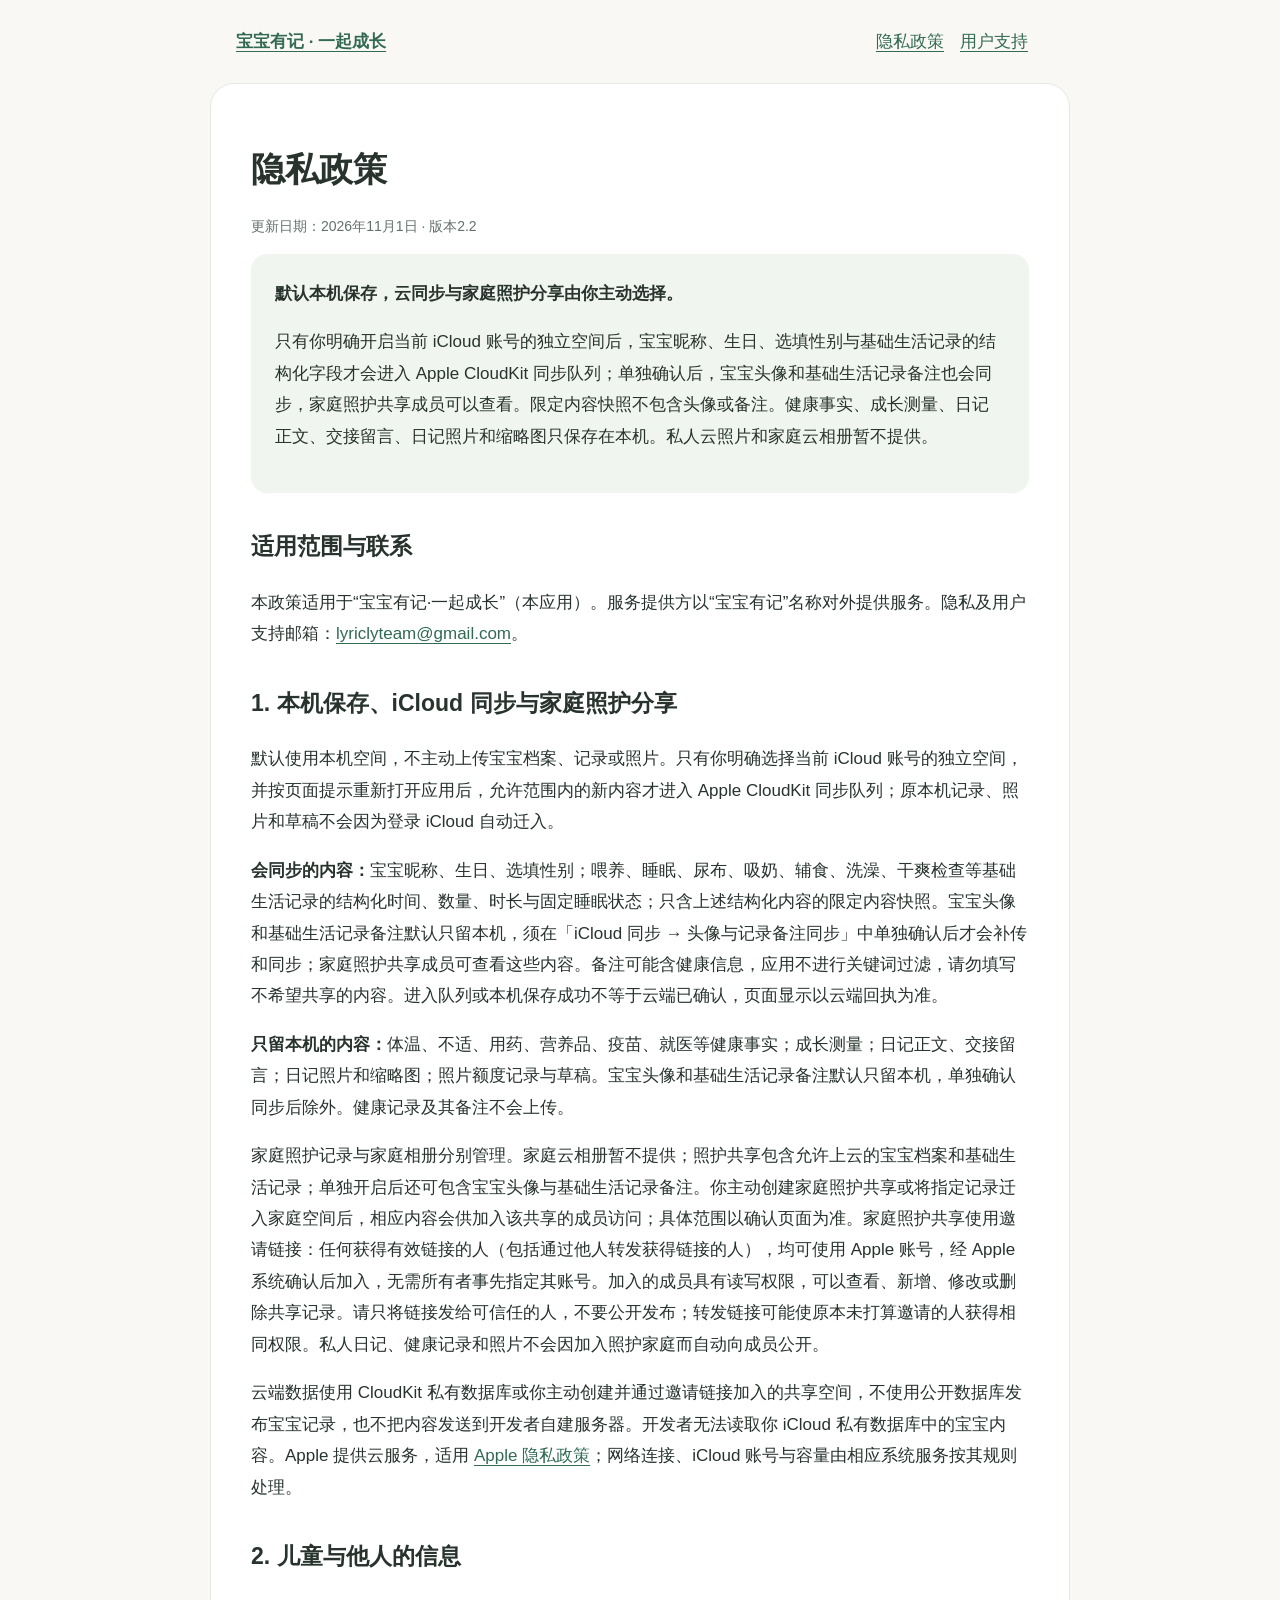
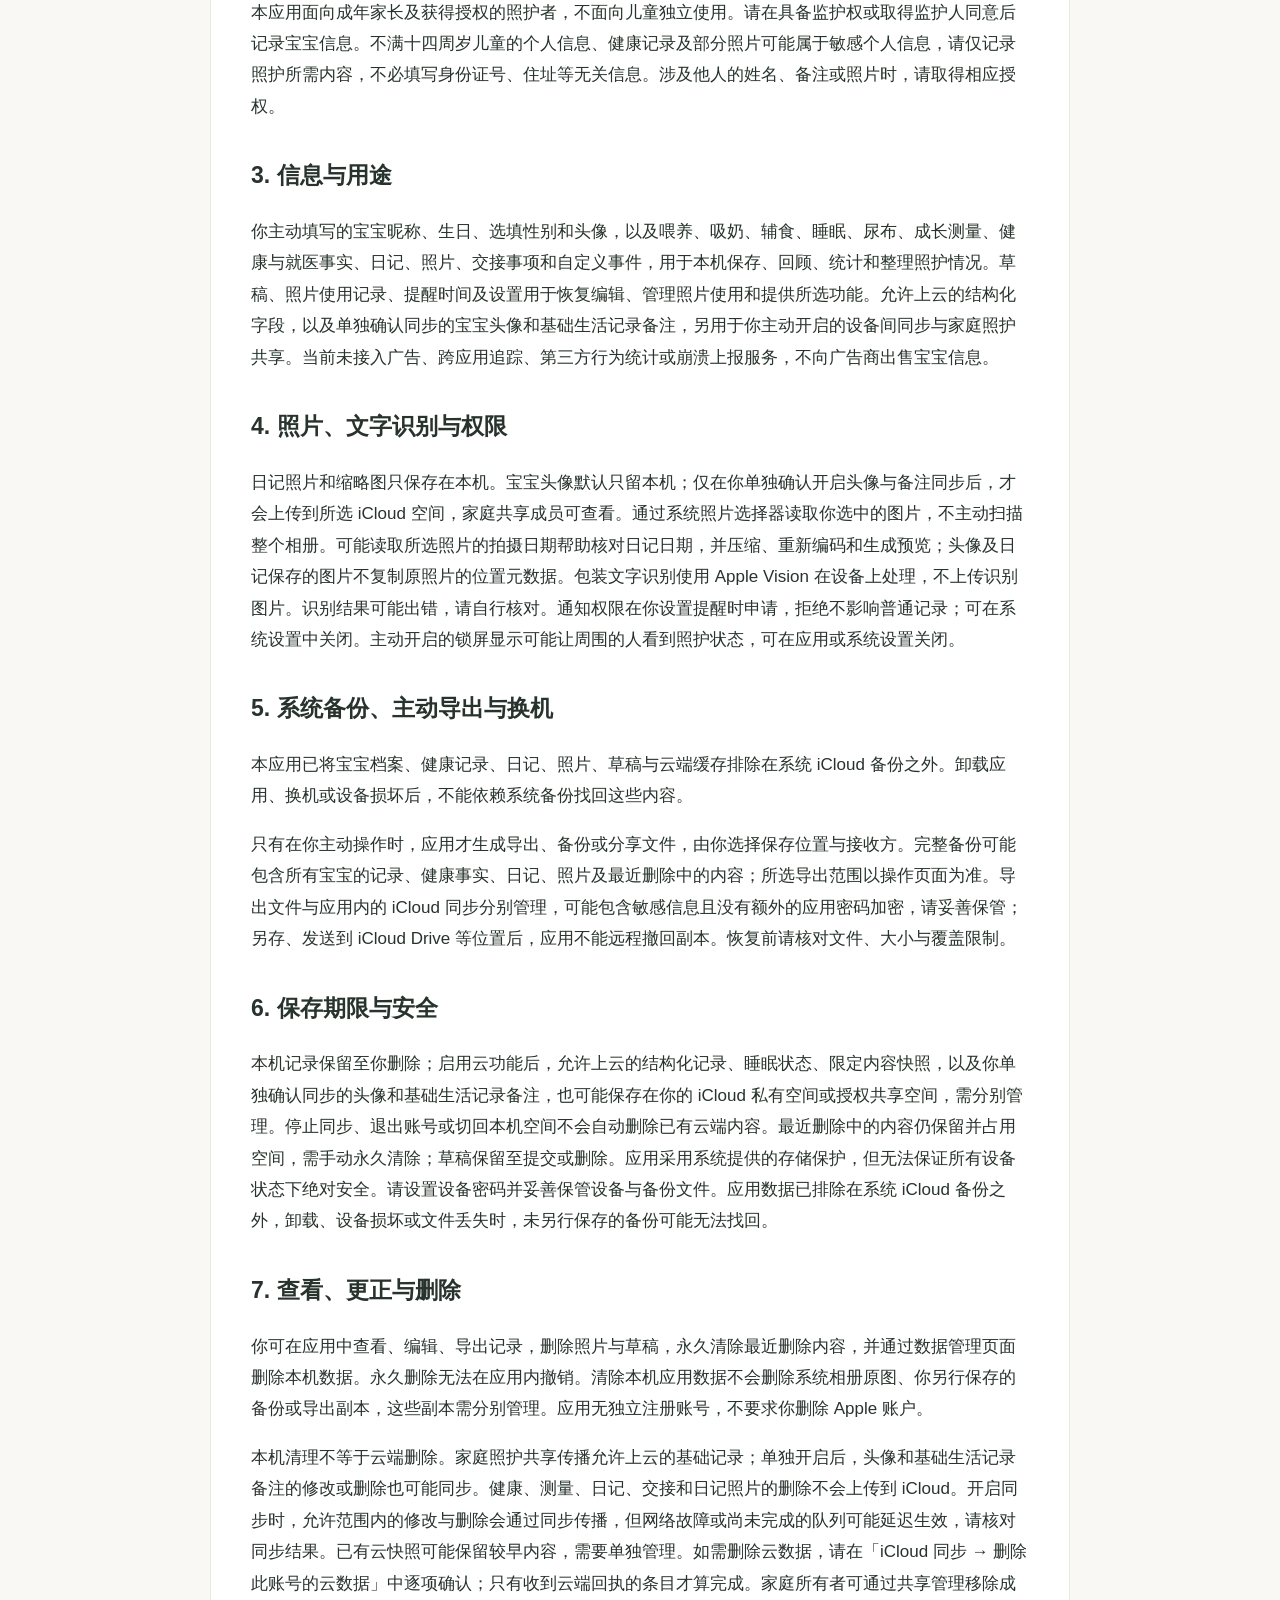
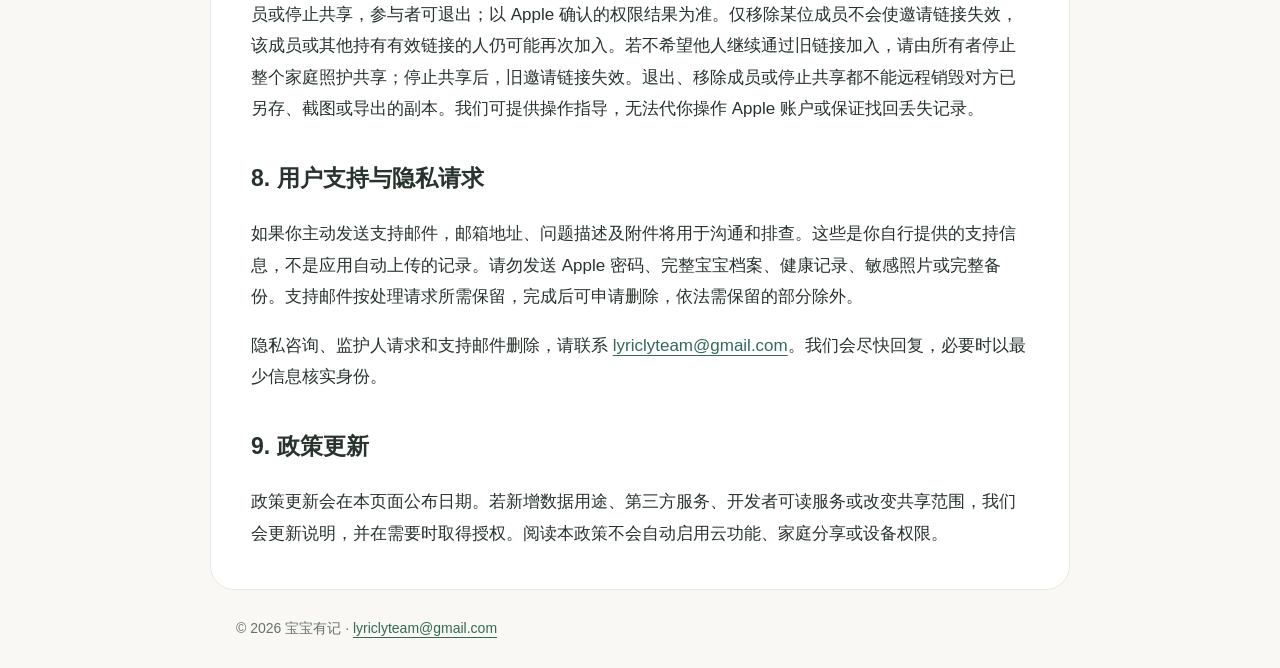
==== commit 80ec6b60: "更新支持内容" ====
--- a/privacy.html
+++ b/privacy.html
@@ -1 +1 @@
-<!doctype html><html lang="zh-CN"><head><meta charset="utf-8"><meta name="viewport" content="width=device-width,initial-scale=1"><meta name="description" content="宝宝有记·一起成长的隐私与用户支持信息"><title>隐私政策 · 宝宝有记</title><link rel="stylesheet" href="style.css"></head><body><header><a href="index.html"><strong>宝宝有记 · 一起成长</strong></a><nav aria-label="网站导航"><a href="privacy.html">隐私政策</a><a href="support.html">用户支持</a></nav></header><main><h1>隐私政策</h1><p class="meta">更新日期：2026年10月26日 · 版本2.1</p><div class="card"><strong>默认本机保存，云同步与家庭照护分享由你主动选择。</strong><p>只有你明确开启当前 iCloud 账号的独立空间后，宝宝昵称、生日、选填性别与基础生活记录的结构化字段才会进入 Apple CloudKit 同步队列；家庭照护共享与限定内容快照也只使用这些范围。健康事实、成长测量、日记正文、交接留言、备注、照片、缩略图和头像只保存在本机。私人云照片和家庭云相册暂不提供。</p></div><section><h2>适用范围与联系</h2><div>本政策适用于“宝宝有记·一起成长”（本应用）。服务提供方以“宝宝有记”名称对外提供服务。隐私及用户支持邮箱：<a href="mailto:lyriclyteam@gmail.com">lyriclyteam@gmail.com</a>。</div></section><section><h2>1. 本机保存、iCloud 同步与家庭照护分享</h2><div>默认使用本机空间，不主动上传宝宝档案、记录或照片。只有你明确选择当前 iCloud 账号的独立空间，并按页面提示重新打开应用后，允许范围内的新内容才进入 Apple CloudKit 同步队列；原本机记录、照片和草稿不会因为登录 iCloud 自动迁入。<p><strong>会同步的内容：</strong>宝宝昵称、生日、选填性别；喂养、睡眠、尿布、吸奶、辅食、洗澡、干爽检查等基础生活记录的结构化时间、数量、时长与固定睡眠状态；只含上述内容的限定内容快照。进入队列或本机保存成功不等于云端已确认，页面显示以云端回执为准。</p><p><strong>只留本机的内容：</strong>体温、不适、用药、营养品、疫苗、就医等健康事实；成长测量；日记正文、交接留言与照护备注等自由文本；照片、缩略图、头像；照片额度记录与草稿。应用不对自由文本做关键词过滤，因此不会将其上传；这些内容也不会因加入家庭照护共享而自动发送。</p><p>家庭照护记录与家庭相册分别管理。家庭云相册暂不提供；照护共享只包含上述允许上云的结构化字段和宝宝昵称／生日。你主动创建家庭照护共享或将指定记录迁入家庭空间后，相应内容会供加入该共享的成员访问；具体范围以确认页面为准。家庭照护共享使用邀请链接：任何获得有效链接的人（包括通过他人转发获得链接的人），均可使用 Apple 账号，经 Apple 系统确认后加入，无需所有者事先指定其账号。加入的成员具有读写权限，可以查看、新增、修改或删除共享记录。请只将链接发给可信任的人，不要公开发布；转发链接可能使原本未打算邀请的人获得相同权限。私人日记、健康记录和照片不会因加入照护家庭而自动向成员公开。</p><p>云端数据使用 CloudKit 私有数据库或你主动创建并通过邀请链接加入的共享空间，不使用公开数据库发布宝宝记录，也不把内容发送到开发者自建服务器。开发者无法读取你 iCloud 私有数据库中的宝宝内容。Apple 提供云服务，适用 <a href="https://www.apple.com/legal/privacy/zh-cn/">Apple 隐私政策</a>；网络连接、iCloud 账号与容量由相应系统服务按其规则处理。</p></div></section><section><h2>2. 儿童与他人的信息</h2><div>本应用面向成年家长及获得授权的照护者，不面向儿童独立使用。请在具备监护权或取得监护人同意后记录宝宝信息。不满十四周岁儿童的个人信息、健康记录及部分照片可能属于敏感个人信息，请仅记录照护所需内容，不必填写身份证号、住址等无关信息。涉及他人的姓名、备注或照片时，请取得相应授权。</div></section><section><h2>3. 信息与用途</h2><div>你主动填写的宝宝昵称、生日、选填性别和头像，以及喂养、吸奶、辅食、睡眠、尿布、成长测量、健康与就医事实、日记、照片、交接事项和自定义事件，用于本机保存、回顾、统计和整理照护情况。草稿、照片使用记录、提醒时间及设置用于恢复编辑、管理照片使用和提供所选功能。允许上云的结构化字段另用于你主动开启的设备间同步与家庭照护共享。当前未接入广告、跨应用追踪、第三方行为统计或崩溃上报服务，不向广告商出售宝宝信息。</div></section><section><h2>4. 照片、文字识别与权限</h2><div>日记照片、缩略图和宝宝头像只保存在本机，不上传到 iCloud 或家庭共享。通过系统照片选择器读取你选中的图片，不主动扫描整个相册。可能读取所选照片的拍摄日期帮助核对日记日期，并压缩、重新编码和生成预览；头像及日记保存的图片不复制原照片的位置元数据。包装文字识别使用 Apple Vision 在设备上处理，不上传识别图片。识别结果可能出错，请自行核对。通知权限在你设置提醒时申请，拒绝不影响普通记录；可在系统设置中关闭。主动开启的锁屏显示可能让周围的人看到照护状态，可在应用或系统设置关闭。</div></section><section><h2>5. 系统备份、主动导出与换机</h2><div>本应用已将宝宝档案、健康记录、日记、照片、草稿与云端缓存排除在系统 iCloud 备份之外。卸载应用、换机或设备损坏后，不能依赖系统备份找回这些内容。<p>只有在你主动操作时，应用才生成导出、备份或分享文件，由你选择保存位置与接收方。完整备份可能包含所有宝宝的记录、健康事实、日记、照片及最近删除中的内容；所选导出范围以操作页面为准。导出文件与应用内的 iCloud 同步分别管理，可能包含敏感信息且没有额外的应用密码加密，请妥善保管；另存、发送到 iCloud Drive 等位置后，应用不能远程撤回副本。恢复前请核对文件、大小与覆盖限制。</p></div></section><section><h2>6. 保存期限与安全</h2><div>本机记录保留至你删除；启用云功能后，允许上云的结构化记录、睡眠状态及限定内容快照也可能保存在你的 iCloud 私有空间或授权共享空间，需分别管理。停止同步、退出账号或切回本机空间不会自动删除已有云端内容。最近删除中的内容仍保留并占用空间，需手动永久清除；草稿保留至提交或删除。应用采用系统提供的存储保护，但无法保证所有设备状态下绝对安全。请设置设备密码并妥善保管设备与备份文件。应用数据已排除在系统 iCloud 备份之外，卸载、设备损坏或文件丢失时，未另行保存的备份可能无法找回。</div></section><section><h2>7. 查看、更正与删除</h2><div>你可在应用中查看、编辑、导出记录，删除照片与草稿，永久清除最近删除内容，并通过数据管理页面删除本机数据。永久删除无法在应用内撤销。清除本机应用数据不会删除系统相册原图、你另行保存的备份或导出副本，这些副本需分别管理。应用无独立注册账号，不要求你删除 Apple 账户。<p>本机清理不等于云端删除。家庭照护共享只传播允许上云的基础记录；健康、测量、日记、交接、备注、照片和头像的删除不会上传到 iCloud。开启同步时，允许范围内的修改与删除会通过同步传播，但网络故障或尚未完成的队列可能延迟生效，请核对同步结果。已有云快照可能保留较早内容，需要单独管理。如需删除云数据，请在「iCloud 同步 → 删除此账号的云数据」中逐项确认；只有收到云端回执的条目才算完成。家庭所有者可通过共享管理移除成员或停止共享，参与者可退出；以 Apple 确认的权限结果为准。仅移除某位成员不会使邀请链接失效，该成员或其他持有有效链接的人仍可能再次加入。若不希望他人继续通过旧链接加入，请由所有者停止整个家庭照护共享；停止共享后，旧邀请链接失效。退出、移除成员或停止共享都不能远程销毁对方已另存、截图或导出的副本。我们可提供操作指导，无法代你操作 Apple 账户或保证找回丢失记录。</p></div></section><section><h2>8. 用户支持与隐私请求</h2><div>如果你主动发送支持邮件，邮箱地址、问题描述及附件将用于沟通和排查。这些是你自行提供的支持信息，不是应用自动上传的记录。请勿发送 Apple 密码、完整宝宝档案、健康记录、敏感照片或完整备份。支持邮件按处理请求所需保留，完成后可申请删除，依法需保留的部分除外。<p>隐私咨询、监护人请求和支持邮件删除，请联系 <a href="mailto:lyriclyteam@gmail.com">lyriclyteam@gmail.com</a>。我们会尽快回复，必要时以最少信息核实身份。</p></div></section><section><h2>9. 政策更新</h2><div>政策更新会在本页面公布日期。若新增数据用途、第三方服务、开发者可读服务或改变共享范围，我们会更新说明，并在需要时取得授权。阅读本政策不会自动启用云功能、家庭分享或设备权限。</div></section></main><footer>© 2026 宝宝有记 · <a href="mailto:lyriclyteam@gmail.com">lyriclyteam@gmail.com</a></footer></body></html>
+<!doctype html><html lang="zh-CN"><head><meta charset="utf-8"><meta name="viewport" content="width=device-width,initial-scale=1"><meta name="description" content="宝宝有记·一起成长的隐私与用户支持信息"><title>隐私政策 · 宝宝有记</title><link rel="stylesheet" href="style.css"></head><body><header><a href="index.html"><strong>宝宝有记 · 一起成长</strong></a><nav aria-label="网站导航"><a href="privacy.html">隐私政策</a><a href="support.html">用户支持</a></nav></header><main><h1>隐私政策</h1><p class="meta">更新日期：2026年11月1日 · 版本2.2</p><div class="card"><strong>默认本机保存，云同步与家庭照护分享由你主动选择。</strong><p>只有你明确开启当前 iCloud 账号的独立空间后，宝宝昵称、生日、选填性别与基础生活记录的结构化字段才会进入 Apple CloudKit 同步队列；单独确认后，宝宝头像和基础生活记录备注也会同步，家庭照护共享成员可以查看。限定内容快照不包含头像或备注。健康事实、成长测量、日记正文、交接留言、日记照片和缩略图只保存在本机。私人云照片和家庭云相册暂不提供。</p></div><section><h2>适用范围与联系</h2><div>本政策适用于“宝宝有记·一起成长”（本应用）。服务提供方以“宝宝有记”名称对外提供服务。隐私及用户支持邮箱：<a href="mailto:lyriclyteam@gmail.com">lyriclyteam@gmail.com</a>。</div></section><section><h2>1. 本机保存、iCloud 同步与家庭照护分享</h2><div>默认使用本机空间，不主动上传宝宝档案、记录或照片。只有你明确选择当前 iCloud 账号的独立空间，并按页面提示重新打开应用后，允许范围内的新内容才进入 Apple CloudKit 同步队列；原本机记录、照片和草稿不会因为登录 iCloud 自动迁入。<p><strong>会同步的内容：</strong>宝宝昵称、生日、选填性别；喂养、睡眠、尿布、吸奶、辅食、洗澡、干爽检查等基础生活记录的结构化时间、数量、时长与固定睡眠状态；只含上述结构化内容的限定内容快照。宝宝头像和基础生活记录备注默认只留本机，须在「iCloud 同步 → 头像与记录备注同步」中单独确认后才会补传和同步；家庭照护共享成员可查看这些内容。备注可能含健康信息，应用不进行关键词过滤，请勿填写不希望共享的内容。进入队列或本机保存成功不等于云端已确认，页面显示以云端回执为准。</p><p><strong>只留本机的内容：</strong>体温、不适、用药、营养品、疫苗、就医等健康事实；成长测量；日记正文、交接留言；日记照片和缩略图；照片额度记录与草稿。宝宝头像和基础生活记录备注默认只留本机，单独确认同步后除外。健康记录及其备注不会上传。</p><p>家庭照护记录与家庭相册分别管理。家庭云相册暂不提供；照护共享包含允许上云的宝宝档案和基础生活记录；单独开启后还可包含宝宝头像与基础生活记录备注。你主动创建家庭照护共享或将指定记录迁入家庭空间后，相应内容会供加入该共享的成员访问；具体范围以确认页面为准。家庭照护共享使用邀请链接：任何获得有效链接的人（包括通过他人转发获得链接的人），均可使用 Apple 账号，经 Apple 系统确认后加入，无需所有者事先指定其账号。加入的成员具有读写权限，可以查看、新增、修改或删除共享记录。请只将链接发给可信任的人，不要公开发布；转发链接可能使原本未打算邀请的人获得相同权限。私人日记、健康记录和照片不会因加入照护家庭而自动向成员公开。</p><p>云端数据使用 CloudKit 私有数据库或你主动创建并通过邀请链接加入的共享空间，不使用公开数据库发布宝宝记录，也不把内容发送到开发者自建服务器。开发者无法读取你 iCloud 私有数据库中的宝宝内容。Apple 提供云服务，适用 <a href="https://www.apple.com/legal/privacy/zh-cn/">Apple 隐私政策</a>；网络连接、iCloud 账号与容量由相应系统服务按其规则处理。</p></div></section><section><h2>2. 儿童与他人的信息</h2><div>本应用面向成年家长及获得授权的照护者，不面向儿童独立使用。请在具备监护权或取得监护人同意后记录宝宝信息。不满十四周岁儿童的个人信息、健康记录及部分照片可能属于敏感个人信息，请仅记录照护所需内容，不必填写身份证号、住址等无关信息。涉及他人的姓名、备注或照片时，请取得相应授权。</div></section><section><h2>3. 信息与用途</h2><div>你主动填写的宝宝昵称、生日、选填性别和头像，以及喂养、吸奶、辅食、睡眠、尿布、成长测量、健康与就医事实、日记、照片、交接事项和自定义事件，用于本机保存、回顾、统计和整理照护情况。草稿、照片使用记录、提醒时间及设置用于恢复编辑、管理照片使用和提供所选功能。允许上云的结构化字段，以及单独确认同步的宝宝头像和基础生活记录备注，另用于你主动开启的设备间同步与家庭照护共享。当前未接入广告、跨应用追踪、第三方行为统计或崩溃上报服务，不向广告商出售宝宝信息。</div></section><section><h2>4. 照片、文字识别与权限</h2><div>日记照片和缩略图只保存在本机。宝宝头像默认只留本机；仅在你单独确认开启头像与备注同步后，才会上传到所选 iCloud 空间，家庭共享成员可查看。通过系统照片选择器读取你选中的图片，不主动扫描整个相册。可能读取所选照片的拍摄日期帮助核对日记日期，并压缩、重新编码和生成预览；头像及日记保存的图片不复制原照片的位置元数据。包装文字识别使用 Apple Vision 在设备上处理，不上传识别图片。识别结果可能出错，请自行核对。通知权限在你设置提醒时申请，拒绝不影响普通记录；可在系统设置中关闭。主动开启的锁屏显示可能让周围的人看到照护状态，可在应用或系统设置关闭。</div></section><section><h2>5. 系统备份、主动导出与换机</h2><div>本应用已将宝宝档案、健康记录、日记、照片、草稿与云端缓存排除在系统 iCloud 备份之外。卸载应用、换机或设备损坏后，不能依赖系统备份找回这些内容。<p>只有在你主动操作时，应用才生成导出、备份或分享文件，由你选择保存位置与接收方。完整备份可能包含所有宝宝的记录、健康事实、日记、照片及最近删除中的内容；所选导出范围以操作页面为准。导出文件与应用内的 iCloud 同步分别管理，可能包含敏感信息且没有额外的应用密码加密，请妥善保管；另存、发送到 iCloud Drive 等位置后，应用不能远程撤回副本。恢复前请核对文件、大小与覆盖限制。</p></div></section><section><h2>6. 保存期限与安全</h2><div>本机记录保留至你删除；启用云功能后，允许上云的结构化记录、睡眠状态、限定内容快照，以及你单独确认同步的头像和基础生活记录备注，也可能保存在你的 iCloud 私有空间或授权共享空间，需分别管理。停止同步、退出账号或切回本机空间不会自动删除已有云端内容。最近删除中的内容仍保留并占用空间，需手动永久清除；草稿保留至提交或删除。应用采用系统提供的存储保护，但无法保证所有设备状态下绝对安全。请设置设备密码并妥善保管设备与备份文件。应用数据已排除在系统 iCloud 备份之外，卸载、设备损坏或文件丢失时，未另行保存的备份可能无法找回。</div></section><section><h2>7. 查看、更正与删除</h2><div>你可在应用中查看、编辑、导出记录，删除照片与草稿，永久清除最近删除内容，并通过数据管理页面删除本机数据。永久删除无法在应用内撤销。清除本机应用数据不会删除系统相册原图、你另行保存的备份或导出副本，这些副本需分别管理。应用无独立注册账号，不要求你删除 Apple 账户。<p>本机清理不等于云端删除。家庭照护共享传播允许上云的基础记录；单独开启后，头像和基础生活记录备注的修改或删除也可能同步。健康、测量、日记、交接和日记照片的删除不会上传到 iCloud。开启同步时，允许范围内的修改与删除会通过同步传播，但网络故障或尚未完成的队列可能延迟生效，请核对同步结果。已有云快照可能保留较早内容，需要单独管理。如需删除云数据，请在「iCloud 同步 → 删除此账号的云数据」中逐项确认；只有收到云端回执的条目才算完成。家庭所有者可通过共享管理移除成员或停止共享，参与者可退出；以 Apple 确认的权限结果为准。仅移除某位成员不会使邀请链接失效，该成员或其他持有有效链接的人仍可能再次加入。若不希望他人继续通过旧链接加入，请由所有者停止整个家庭照护共享；停止共享后，旧邀请链接失效。退出、移除成员或停止共享都不能远程销毁对方已另存、截图或导出的副本。我们可提供操作指导，无法代你操作 Apple 账户或保证找回丢失记录。</p></div></section><section><h2>8. 用户支持与隐私请求</h2><div>如果你主动发送支持邮件，邮箱地址、问题描述及附件将用于沟通和排查。这些是你自行提供的支持信息，不是应用自动上传的记录。请勿发送 Apple 密码、完整宝宝档案、健康记录、敏感照片或完整备份。支持邮件按处理请求所需保留，完成后可申请删除，依法需保留的部分除外。<p>隐私咨询、监护人请求和支持邮件删除，请联系 <a href="mailto:lyriclyteam@gmail.com">lyriclyteam@gmail.com</a>。我们会尽快回复，必要时以最少信息核实身份。</p></div></section><section><h2>9. 政策更新</h2><div>政策更新会在本页面公布日期。若新增数据用途、第三方服务、开发者可读服务或改变共享范围，我们会更新说明，并在需要时取得授权。阅读本政策不会自动启用云功能、家庭分享或设备权限。</div></section></main><footer>© 2026 宝宝有记 · <a href="mailto:lyriclyteam@gmail.com">lyriclyteam@gmail.com</a></footer></body></html>
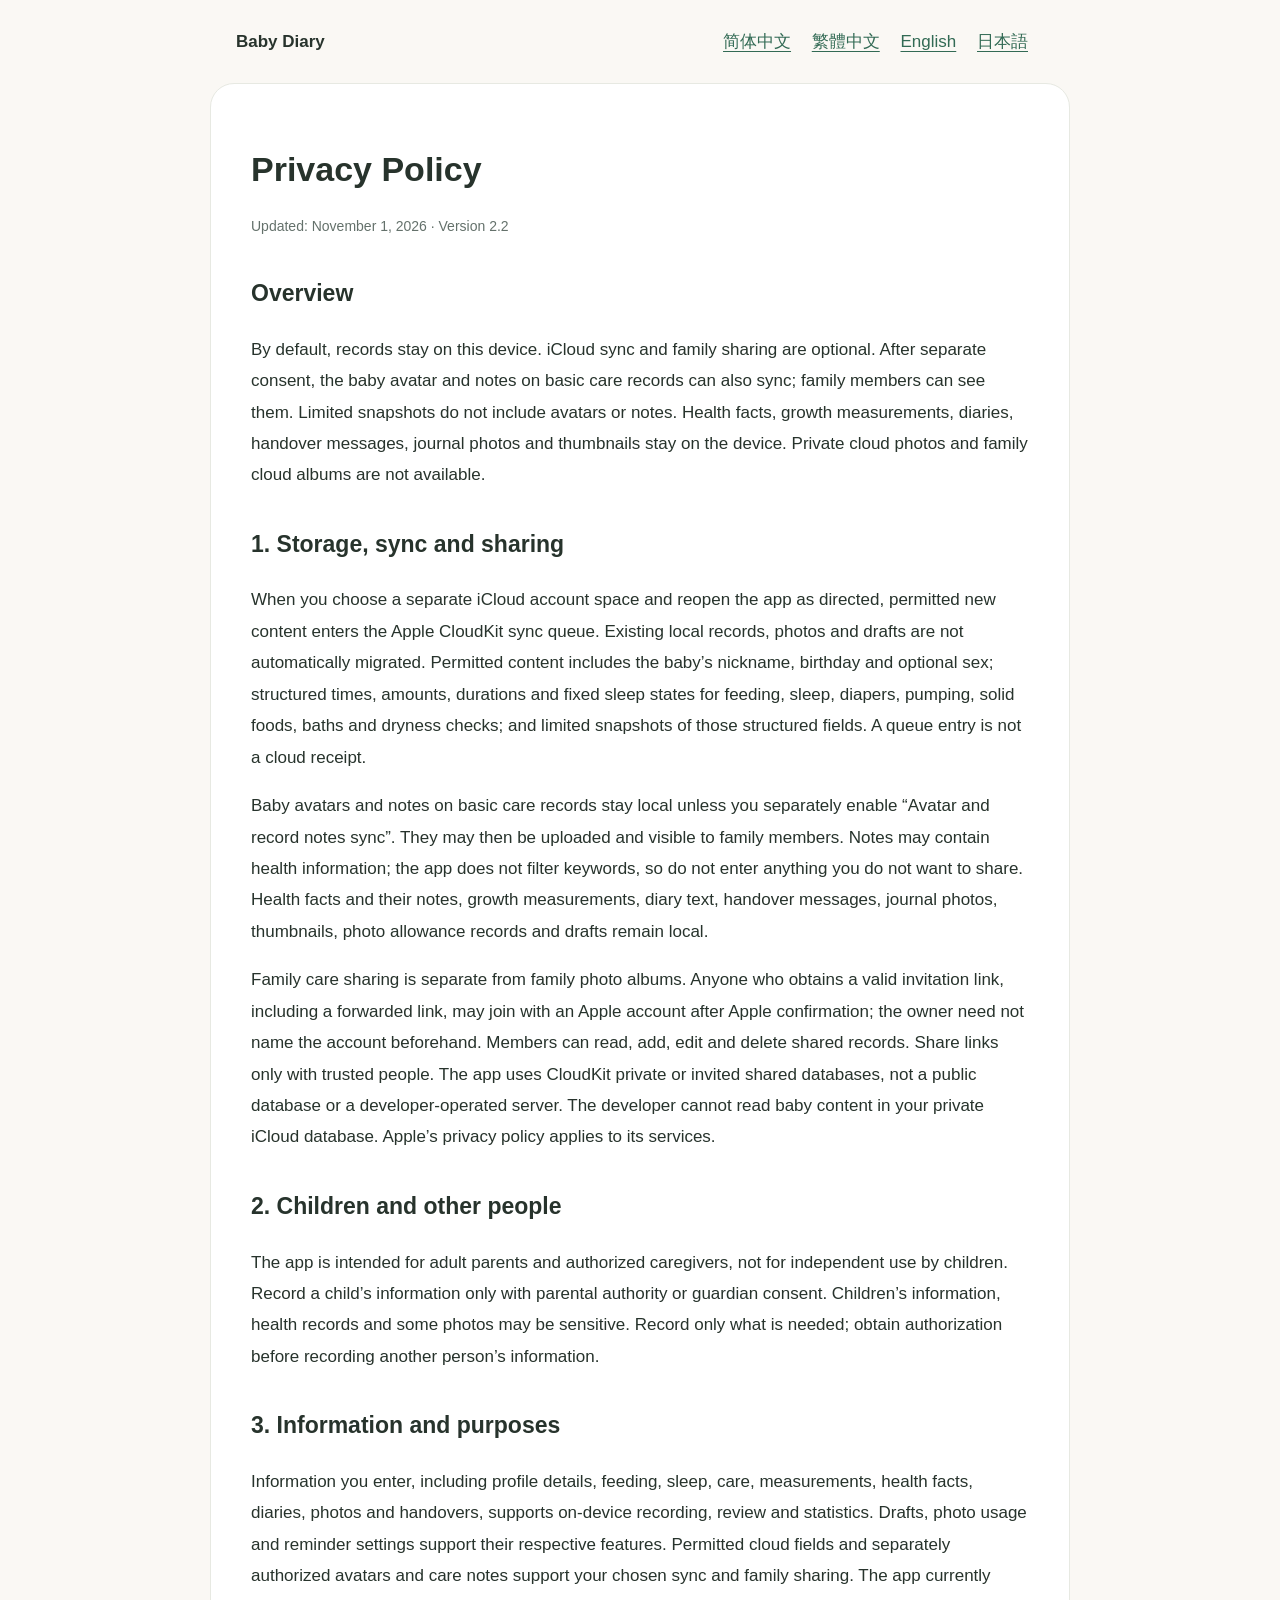
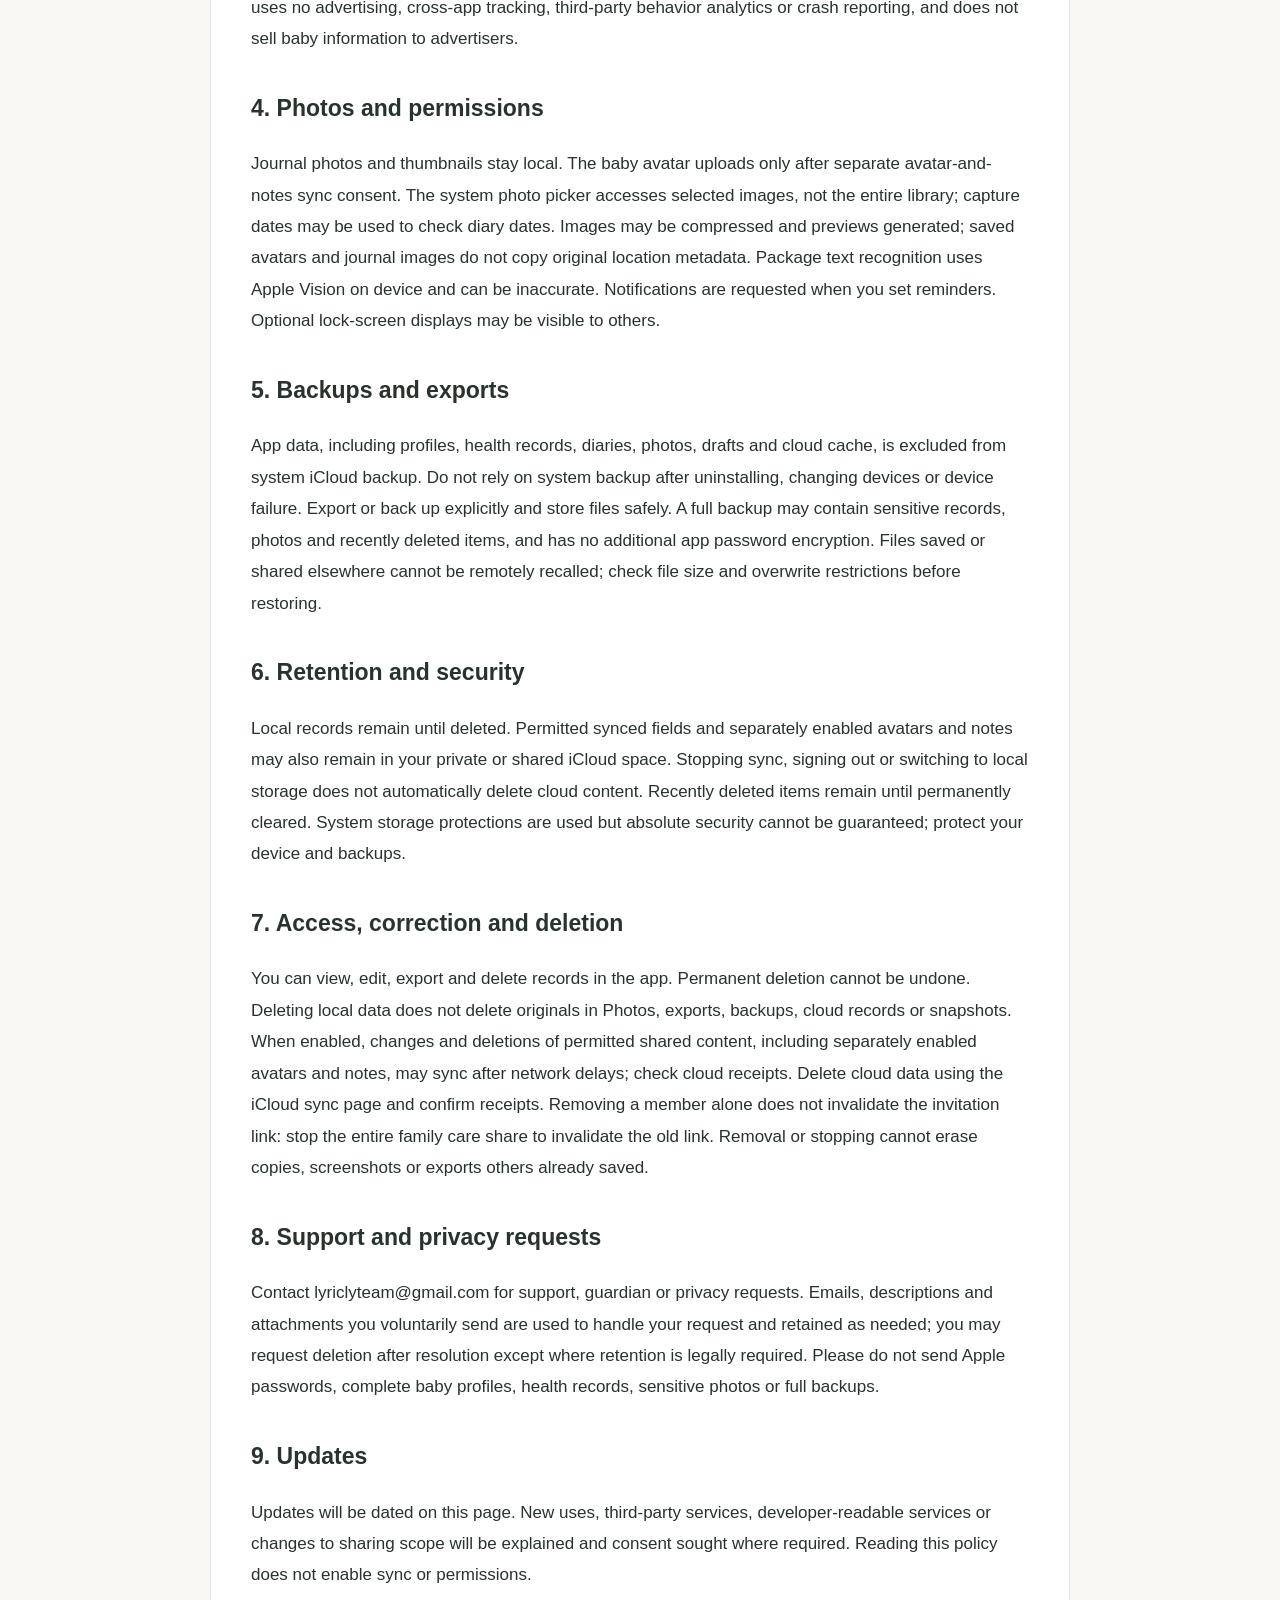
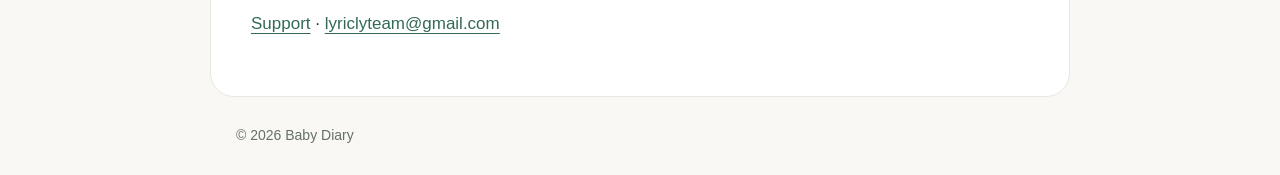
==== commit ef99d4a4: "补充多语言适配" ====
--- a/privacy.html
+++ b/privacy.html
@@ -1 +1 @@
-<!doctype html><html lang="zh-CN"><head><meta charset="utf-8"><meta name="viewport" content="width=device-width,initial-scale=1"><meta name="description" content="宝宝有记·一起成长的隐私与用户支持信息"><title>隐私政策 · 宝宝有记</title><link rel="stylesheet" href="style.css"></head><body><header><a href="index.html"><strong>宝宝有记 · 一起成长</strong></a><nav aria-label="网站导航"><a href="privacy.html">隐私政策</a><a href="support.html">用户支持</a></nav></header><main><h1>隐私政策</h1><p class="meta">更新日期：2026年11月1日 · 版本2.2</p><div class="card"><strong>默认本机保存，云同步与家庭照护分享由你主动选择。</strong><p>只有你明确开启当前 iCloud 账号的独立空间后，宝宝昵称、生日、选填性别与基础生活记录的结构化字段才会进入 Apple CloudKit 同步队列；单独确认后，宝宝头像和基础生活记录备注也会同步，家庭照护共享成员可以查看。限定内容快照不包含头像或备注。健康事实、成长测量、日记正文、交接留言、日记照片和缩略图只保存在本机。私人云照片和家庭云相册暂不提供。</p></div><section><h2>适用范围与联系</h2><div>本政策适用于“宝宝有记·一起成长”（本应用）。服务提供方以“宝宝有记”名称对外提供服务。隐私及用户支持邮箱：<a href="mailto:lyriclyteam@gmail.com">lyriclyteam@gmail.com</a>。</div></section><section><h2>1. 本机保存、iCloud 同步与家庭照护分享</h2><div>默认使用本机空间，不主动上传宝宝档案、记录或照片。只有你明确选择当前 iCloud 账号的独立空间，并按页面提示重新打开应用后，允许范围内的新内容才进入 Apple CloudKit 同步队列；原本机记录、照片和草稿不会因为登录 iCloud 自动迁入。<p><strong>会同步的内容：</strong>宝宝昵称、生日、选填性别；喂养、睡眠、尿布、吸奶、辅食、洗澡、干爽检查等基础生活记录的结构化时间、数量、时长与固定睡眠状态；只含上述结构化内容的限定内容快照。宝宝头像和基础生活记录备注默认只留本机，须在「iCloud 同步 → 头像与记录备注同步」中单独确认后才会补传和同步；家庭照护共享成员可查看这些内容。备注可能含健康信息，应用不进行关键词过滤，请勿填写不希望共享的内容。进入队列或本机保存成功不等于云端已确认，页面显示以云端回执为准。</p><p><strong>只留本机的内容：</strong>体温、不适、用药、营养品、疫苗、就医等健康事实；成长测量；日记正文、交接留言；日记照片和缩略图；照片额度记录与草稿。宝宝头像和基础生活记录备注默认只留本机，单独确认同步后除外。健康记录及其备注不会上传。</p><p>家庭照护记录与家庭相册分别管理。家庭云相册暂不提供；照护共享包含允许上云的宝宝档案和基础生活记录；单独开启后还可包含宝宝头像与基础生活记录备注。你主动创建家庭照护共享或将指定记录迁入家庭空间后，相应内容会供加入该共享的成员访问；具体范围以确认页面为准。家庭照护共享使用邀请链接：任何获得有效链接的人（包括通过他人转发获得链接的人），均可使用 Apple 账号，经 Apple 系统确认后加入，无需所有者事先指定其账号。加入的成员具有读写权限，可以查看、新增、修改或删除共享记录。请只将链接发给可信任的人，不要公开发布；转发链接可能使原本未打算邀请的人获得相同权限。私人日记、健康记录和照片不会因加入照护家庭而自动向成员公开。</p><p>云端数据使用 CloudKit 私有数据库或你主动创建并通过邀请链接加入的共享空间，不使用公开数据库发布宝宝记录，也不把内容发送到开发者自建服务器。开发者无法读取你 iCloud 私有数据库中的宝宝内容。Apple 提供云服务，适用 <a href="https://www.apple.com/legal/privacy/zh-cn/">Apple 隐私政策</a>；网络连接、iCloud 账号与容量由相应系统服务按其规则处理。</p></div></section><section><h2>2. 儿童与他人的信息</h2><div>本应用面向成年家长及获得授权的照护者，不面向儿童独立使用。请在具备监护权或取得监护人同意后记录宝宝信息。不满十四周岁儿童的个人信息、健康记录及部分照片可能属于敏感个人信息，请仅记录照护所需内容，不必填写身份证号、住址等无关信息。涉及他人的姓名、备注或照片时，请取得相应授权。</div></section><section><h2>3. 信息与用途</h2><div>你主动填写的宝宝昵称、生日、选填性别和头像，以及喂养、吸奶、辅食、睡眠、尿布、成长测量、健康与就医事实、日记、照片、交接事项和自定义事件，用于本机保存、回顾、统计和整理照护情况。草稿、照片使用记录、提醒时间及设置用于恢复编辑、管理照片使用和提供所选功能。允许上云的结构化字段，以及单独确认同步的宝宝头像和基础生活记录备注，另用于你主动开启的设备间同步与家庭照护共享。当前未接入广告、跨应用追踪、第三方行为统计或崩溃上报服务，不向广告商出售宝宝信息。</div></section><section><h2>4. 照片、文字识别与权限</h2><div>日记照片和缩略图只保存在本机。宝宝头像默认只留本机；仅在你单独确认开启头像与备注同步后，才会上传到所选 iCloud 空间，家庭共享成员可查看。通过系统照片选择器读取你选中的图片，不主动扫描整个相册。可能读取所选照片的拍摄日期帮助核对日记日期，并压缩、重新编码和生成预览；头像及日记保存的图片不复制原照片的位置元数据。包装文字识别使用 Apple Vision 在设备上处理，不上传识别图片。识别结果可能出错，请自行核对。通知权限在你设置提醒时申请，拒绝不影响普通记录；可在系统设置中关闭。主动开启的锁屏显示可能让周围的人看到照护状态，可在应用或系统设置关闭。</div></section><section><h2>5. 系统备份、主动导出与换机</h2><div>本应用已将宝宝档案、健康记录、日记、照片、草稿与云端缓存排除在系统 iCloud 备份之外。卸载应用、换机或设备损坏后，不能依赖系统备份找回这些内容。<p>只有在你主动操作时，应用才生成导出、备份或分享文件，由你选择保存位置与接收方。完整备份可能包含所有宝宝的记录、健康事实、日记、照片及最近删除中的内容；所选导出范围以操作页面为准。导出文件与应用内的 iCloud 同步分别管理，可能包含敏感信息且没有额外的应用密码加密，请妥善保管；另存、发送到 iCloud Drive 等位置后，应用不能远程撤回副本。恢复前请核对文件、大小与覆盖限制。</p></div></section><section><h2>6. 保存期限与安全</h2><div>本机记录保留至你删除；启用云功能后，允许上云的结构化记录、睡眠状态、限定内容快照，以及你单独确认同步的头像和基础生活记录备注，也可能保存在你的 iCloud 私有空间或授权共享空间，需分别管理。停止同步、退出账号或切回本机空间不会自动删除已有云端内容。最近删除中的内容仍保留并占用空间，需手动永久清除；草稿保留至提交或删除。应用采用系统提供的存储保护，但无法保证所有设备状态下绝对安全。请设置设备密码并妥善保管设备与备份文件。应用数据已排除在系统 iCloud 备份之外，卸载、设备损坏或文件丢失时，未另行保存的备份可能无法找回。</div></section><section><h2>7. 查看、更正与删除</h2><div>你可在应用中查看、编辑、导出记录，删除照片与草稿，永久清除最近删除内容，并通过数据管理页面删除本机数据。永久删除无法在应用内撤销。清除本机应用数据不会删除系统相册原图、你另行保存的备份或导出副本，这些副本需分别管理。应用无独立注册账号，不要求你删除 Apple 账户。<p>本机清理不等于云端删除。家庭照护共享传播允许上云的基础记录；单独开启后，头像和基础生活记录备注的修改或删除也可能同步。健康、测量、日记、交接和日记照片的删除不会上传到 iCloud。开启同步时，允许范围内的修改与删除会通过同步传播，但网络故障或尚未完成的队列可能延迟生效，请核对同步结果。已有云快照可能保留较早内容，需要单独管理。如需删除云数据，请在「iCloud 同步 → 删除此账号的云数据」中逐项确认；只有收到云端回执的条目才算完成。家庭所有者可通过共享管理移除成员或停止共享，参与者可退出；以 Apple 确认的权限结果为准。仅移除某位成员不会使邀请链接失效，该成员或其他持有有效链接的人仍可能再次加入。若不希望他人继续通过旧链接加入，请由所有者停止整个家庭照护共享；停止共享后，旧邀请链接失效。退出、移除成员或停止共享都不能远程销毁对方已另存、截图或导出的副本。我们可提供操作指导，无法代你操作 Apple 账户或保证找回丢失记录。</p></div></section><section><h2>8. 用户支持与隐私请求</h2><div>如果你主动发送支持邮件，邮箱地址、问题描述及附件将用于沟通和排查。这些是你自行提供的支持信息，不是应用自动上传的记录。请勿发送 Apple 密码、完整宝宝档案、健康记录、敏感照片或完整备份。支持邮件按处理请求所需保留，完成后可申请删除，依法需保留的部分除外。<p>隐私咨询、监护人请求和支持邮件删除，请联系 <a href="mailto:lyriclyteam@gmail.com">lyriclyteam@gmail.com</a>。我们会尽快回复，必要时以最少信息核实身份。</p></div></section><section><h2>9. 政策更新</h2><div>政策更新会在本页面公布日期。若新增数据用途、第三方服务、开发者可读服务或改变共享范围，我们会更新说明，并在需要时取得授权。阅读本政策不会自动启用云功能、家庭分享或设备权限。</div></section></main><footer>© 2026 宝宝有记 · <a href="mailto:lyriclyteam@gmail.com">lyriclyteam@gmail.com</a></footer></body></html>
+<!doctype html><html lang="zh-CN"><head><meta charset="utf-8"><meta name="viewport" content="width=device-width,initial-scale=1"><meta name="description" content="宝宝有记·一起成长的隐私与用户支持信息"><title>隐私政策 · 宝宝有记</title><link rel="stylesheet" href="style.css"><script src="language.js"></script></head><body><header><a href="index.html"><strong>宝宝有记 · 一起成长</strong></a><nav aria-label="网站导航"><a href="privacy.html">隐私政策</a><a href="support.html">用户支持</a></nav><nav aria-label="选择语言"><a href="privacy.html?lang=zh-Hans">简体中文</a><a href="zh-Hant/privacy.html">繁體中文</a><a href="en/privacy.html">English</a><a href="ja/privacy.html">日本語</a></nav></header><main><h1>隐私政策</h1><p class="meta">更新日期：2026年11月1日 · 版本2.2</p><div class="card"><strong>默认本机保存，云同步与家庭照护分享由你主动选择。</strong><p>只有你明确开启当前 iCloud 账号的独立空间后，宝宝昵称、生日、选填性别与基础生活记录的结构化字段才会进入 Apple CloudKit 同步队列；单独确认后，宝宝头像和基础生活记录备注也会同步，家庭照护共享成员可以查看。限定内容快照不包含头像或备注。健康事实、成长测量、日记正文、交接留言、日记照片和缩略图只保存在本机。私人云照片和家庭云相册暂不提供。</p></div><section><h2>适用范围与联系</h2><div>本政策适用于“宝宝有记·一起成长”（本应用）。服务提供方以“宝宝有记”名称对外提供服务。隐私及用户支持邮箱：<a href="mailto:lyriclyteam@gmail.com">lyriclyteam@gmail.com</a>。</div></section><section><h2>1. 本机保存、iCloud 同步与家庭照护分享</h2><div>默认使用本机空间，不主动上传宝宝档案、记录或照片。只有你明确选择当前 iCloud 账号的独立空间，并按页面提示重新打开应用后，允许范围内的新内容才进入 Apple CloudKit 同步队列；原本机记录、照片和草稿不会因为登录 iCloud 自动迁入。<p><strong>会同步的内容：</strong>宝宝昵称、生日、选填性别；喂养、睡眠、尿布、吸奶、辅食、洗澡、干爽检查等基础生活记录的结构化时间、数量、时长与固定睡眠状态；只含上述结构化内容的限定内容快照。宝宝头像和基础生活记录备注默认只留本机，须在「iCloud 同步 → 头像与记录备注同步」中单独确认后才会补传和同步；家庭照护共享成员可查看这些内容。备注可能含健康信息，应用不进行关键词过滤，请勿填写不希望共享的内容。进入队列或本机保存成功不等于云端已确认，页面显示以云端回执为准。</p><p><strong>只留本机的内容：</strong>体温、不适、用药、营养品、疫苗、就医等健康事实；成长测量；日记正文、交接留言；日记照片和缩略图；照片额度记录与草稿。宝宝头像和基础生活记录备注默认只留本机，单独确认同步后除外。健康记录及其备注不会上传。</p><p>家庭照护记录与家庭相册分别管理。家庭云相册暂不提供；照护共享包含允许上云的宝宝档案和基础生活记录；单独开启后还可包含宝宝头像与基础生活记录备注。你主动创建家庭照护共享或将指定记录迁入家庭空间后，相应内容会供加入该共享的成员访问；具体范围以确认页面为准。家庭照护共享使用邀请链接：任何获得有效链接的人（包括通过他人转发获得链接的人），均可使用 Apple 账号，经 Apple 系统确认后加入，无需所有者事先指定其账号。加入的成员具有读写权限，可以查看、新增、修改或删除共享记录。请只将链接发给可信任的人，不要公开发布；转发链接可能使原本未打算邀请的人获得相同权限。私人日记、健康记录和照片不会因加入照护家庭而自动向成员公开。</p><p>云端数据使用 CloudKit 私有数据库或你主动创建并通过邀请链接加入的共享空间，不使用公开数据库发布宝宝记录，也不把内容发送到开发者自建服务器。开发者无法读取你 iCloud 私有数据库中的宝宝内容。Apple 提供云服务，适用 <a href="https://www.apple.com/legal/privacy/zh-cn/">Apple 隐私政策</a>；网络连接、iCloud 账号与容量由相应系统服务按其规则处理。</p></div></section><section><h2>2. 儿童与他人的信息</h2><div>本应用面向成年家长及获得授权的照护者，不面向儿童独立使用。请在具备监护权或取得监护人同意后记录宝宝信息。不满十四周岁儿童的个人信息、健康记录及部分照片可能属于敏感个人信息，请仅记录照护所需内容，不必填写身份证号、住址等无关信息。涉及他人的姓名、备注或照片时，请取得相应授权。</div></section><section><h2>3. 信息与用途</h2><div>你主动填写的宝宝昵称、生日、选填性别和头像，以及喂养、吸奶、辅食、睡眠、尿布、成长测量、健康与就医事实、日记、照片、交接事项和自定义事件，用于本机保存、回顾、统计和整理照护情况。草稿、照片使用记录、提醒时间及设置用于恢复编辑、管理照片使用和提供所选功能。允许上云的结构化字段，以及单独确认同步的宝宝头像和基础生活记录备注，另用于你主动开启的设备间同步与家庭照护共享。当前未接入广告、跨应用追踪、第三方行为统计或崩溃上报服务，不向广告商出售宝宝信息。</div></section><section><h2>4. 照片、文字识别与权限</h2><div>日记照片和缩略图只保存在本机。宝宝头像默认只留本机；仅在你单独确认开启头像与备注同步后，才会上传到所选 iCloud 空间，家庭共享成员可查看。通过系统照片选择器读取你选中的图片，不主动扫描整个相册。可能读取所选照片的拍摄日期帮助核对日记日期，并压缩、重新编码和生成预览；头像及日记保存的图片不复制原照片的位置元数据。包装文字识别使用 Apple Vision 在设备上处理，不上传识别图片。识别结果可能出错，请自行核对。通知权限在你设置提醒时申请，拒绝不影响普通记录；可在系统设置中关闭。主动开启的锁屏显示可能让周围的人看到照护状态，可在应用或系统设置关闭。</div></section><section><h2>5. 系统备份、主动导出与换机</h2><div>本应用已将宝宝档案、健康记录、日记、照片、草稿与云端缓存排除在系统 iCloud 备份之外。卸载应用、换机或设备损坏后，不能依赖系统备份找回这些内容。<p>只有在你主动操作时，应用才生成导出、备份或分享文件，由你选择保存位置与接收方。完整备份可能包含所有宝宝的记录、健康事实、日记、照片及最近删除中的内容；所选导出范围以操作页面为准。导出文件与应用内的 iCloud 同步分别管理，可能包含敏感信息且没有额外的应用密码加密，请妥善保管；另存、发送到 iCloud Drive 等位置后，应用不能远程撤回副本。恢复前请核对文件、大小与覆盖限制。</p></div></section><section><h2>6. 保存期限与安全</h2><div>本机记录保留至你删除；启用云功能后，允许上云的结构化记录、睡眠状态、限定内容快照，以及你单独确认同步的头像和基础生活记录备注，也可能保存在你的 iCloud 私有空间或授权共享空间，需分别管理。停止同步、退出账号或切回本机空间不会自动删除已有云端内容。最近删除中的内容仍保留并占用空间，需手动永久清除；草稿保留至提交或删除。应用采用系统提供的存储保护，但无法保证所有设备状态下绝对安全。请设置设备密码并妥善保管设备与备份文件。应用数据已排除在系统 iCloud 备份之外，卸载、设备损坏或文件丢失时，未另行保存的备份可能无法找回。</div></section><section><h2>7. 查看、更正与删除</h2><div>你可在应用中查看、编辑、导出记录，删除照片与草稿，永久清除最近删除内容，并通过数据管理页面删除本机数据。永久删除无法在应用内撤销。清除本机应用数据不会删除系统相册原图、你另行保存的备份或导出副本，这些副本需分别管理。应用无独立注册账号，不要求你删除 Apple 账户。<p>本机清理不等于云端删除。家庭照护共享传播允许上云的基础记录；单独开启后，头像和基础生活记录备注的修改或删除也可能同步。健康、测量、日记、交接和日记照片的删除不会上传到 iCloud。开启同步时，允许范围内的修改与删除会通过同步传播，但网络故障或尚未完成的队列可能延迟生效，请核对同步结果。已有云快照可能保留较早内容，需要单独管理。如需删除云数据，请在「iCloud 同步 → 删除此账号的云数据」中逐项确认；只有收到云端回执的条目才算完成。家庭所有者可通过共享管理移除成员或停止共享，参与者可退出；以 Apple 确认的权限结果为准。仅移除某位成员不会使邀请链接失效，该成员或其他持有有效链接的人仍可能再次加入。若不希望他人继续通过旧链接加入，请由所有者停止整个家庭照护共享；停止共享后，旧邀请链接失效。退出、移除成员或停止共享都不能远程销毁对方已另存、截图或导出的副本。我们可提供操作指导，无法代你操作 Apple 账户或保证找回丢失记录。</p></div></section><section><h2>8. 用户支持与隐私请求</h2><div>如果你主动发送支持邮件，邮箱地址、问题描述及附件将用于沟通和排查。这些是你自行提供的支持信息，不是应用自动上传的记录。请勿发送 Apple 密码、完整宝宝档案、健康记录、敏感照片或完整备份。支持邮件按处理请求所需保留，完成后可申请删除，依法需保留的部分除外。<p>隐私咨询、监护人请求和支持邮件删除，请联系 <a href="mailto:lyriclyteam@gmail.com">lyriclyteam@gmail.com</a>。我们会尽快回复，必要时以最少信息核实身份。</p></div></section><section><h2>9. 政策更新</h2><div>政策更新会在本页面公布日期。若新增数据用途、第三方服务、开发者可读服务或改变共享范围，我们会更新说明，并在需要时取得授权。阅读本政策不会自动启用云功能、家庭分享或设备权限。</div></section></main><footer>© 2026 宝宝有记 · <a href="mailto:lyriclyteam@gmail.com">lyriclyteam@gmail.com</a></footer></body></html>
